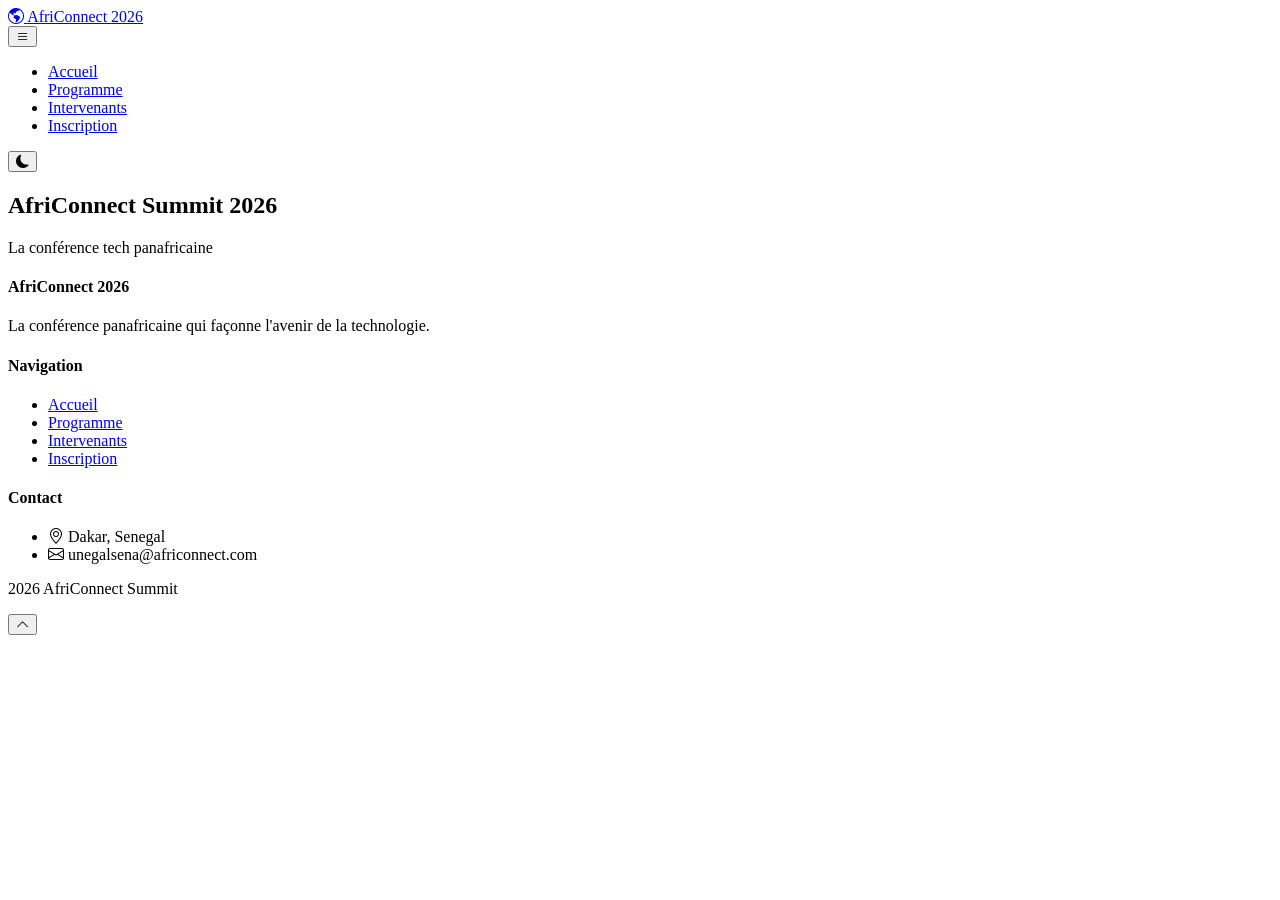
==== index.html @ e00e7bc1 "Initialisation du projet: création de l'arborescence et structure html de base" ====
<!DOCTYPE html>
<html lang="fr" data-theme="light">
<head>
    <meta charset="UTF-8">
    <meta name="viewport" content="width=device-width, initial-scale=1.0">
    <meta name="description" content="AfriConnect Summit 2026 - La plus grande conférence tech panafricaine">
    <title>AfriConnect Summit 2026</title>
    
    <link rel="preconnect" href="https://fonts.googleapis.com">
    <link rel="preconnect" href="https://fonts.gstatic.com" crossorigin>
    <link href="https://fonts.googleapis.com/css2?family=Orbitron:wght@400;700;900&family=Inter:wght@300;400;500;600;700&display=swap" rel="stylesheet">
    
    <link rel="stylesheet" href="https://cdn.jsdelivr.net/npm/bootstrap-icons@1.11.3/font/bootstrap-icons.min.css">
    
    <link rel="stylesheet" href="css/style.css">
</head>
<body>

    <header class="navbar">
        <nav class="navbar-container">
            <div class="navbar-brand">
                <a href="index.html">
                    <i class="bi bi-globe-americas"></i>
                    <span>AfriConnect <span class="brand-year">2026</span></span>
                </a>
            </div>
            <button class="navbar-toggler" aria-label="Menu">
                <i class="bi bi-list"></i>
            </button>
            <ul class="navbar-menu">
                <li><a href="index.html" class="active">Accueil</a></li>
                <li><a href="programme.html">Programme</a></li>
                <li><a href="intervenants.html">Intervenants</a></li>
                <li><a href="contact.html">Inscription</a></li>
            </ul>
            <button class="theme-toggle" aria-label="Mode sombre">
                <i class="bi bi-moon-fill"></i>
            </button>
        </nav>
    </header>

    <main>
        <section class="hero">
            <div class="hero-content">
                <h1>AfriConnect Summit 2026</h1>
                <p>La conférence tech panafricaine</p>
            </div>
        </section>
    </main>

    <footer class="footer">
        <div class="container">
            <div class="footer-grid">
                <div class="footer-col">
                    <h4>AfriConnect 2026</h4>
                    <p>La conférence panafricaine qui façonne l'avenir de la technologie.</p>
                </div>
                <div class="footer-col">
                    <h4>Navigation</h4>
                    <ul>
                        <li><a href="index.html">Accueil</a></li>
                        <li><a href="programme.html">Programme</a></li>
                        <li><a href="intervenants.html">Intervenants</a></li>
                        <li><a href="contact.html">Inscription</a></li>
                    </ul>
                </div>
                <div class="footer-col">
                    <h4>Contact</h4>
                    <ul>
                        <li><i class="bi bi-geo-alt"></i> Dakar, Senegal</li>
                        <li><i class="bi bi-envelope"></i> unegalsena@africonnect.com</li>
                    </ul>
                </div>
            </div>
            <div class="footer-bottom">
                <p><span id="currentYear">2026</span> AfriConnect Summit</p>
                <button class="btn-back-to-top" aria-label="Retour en haut">
                    <i class="bi bi-chevron-up"></i>
                </button>
            </div>
        </div>
    </footer>

    <script src="js/main.js"></script>
</body>
</html>
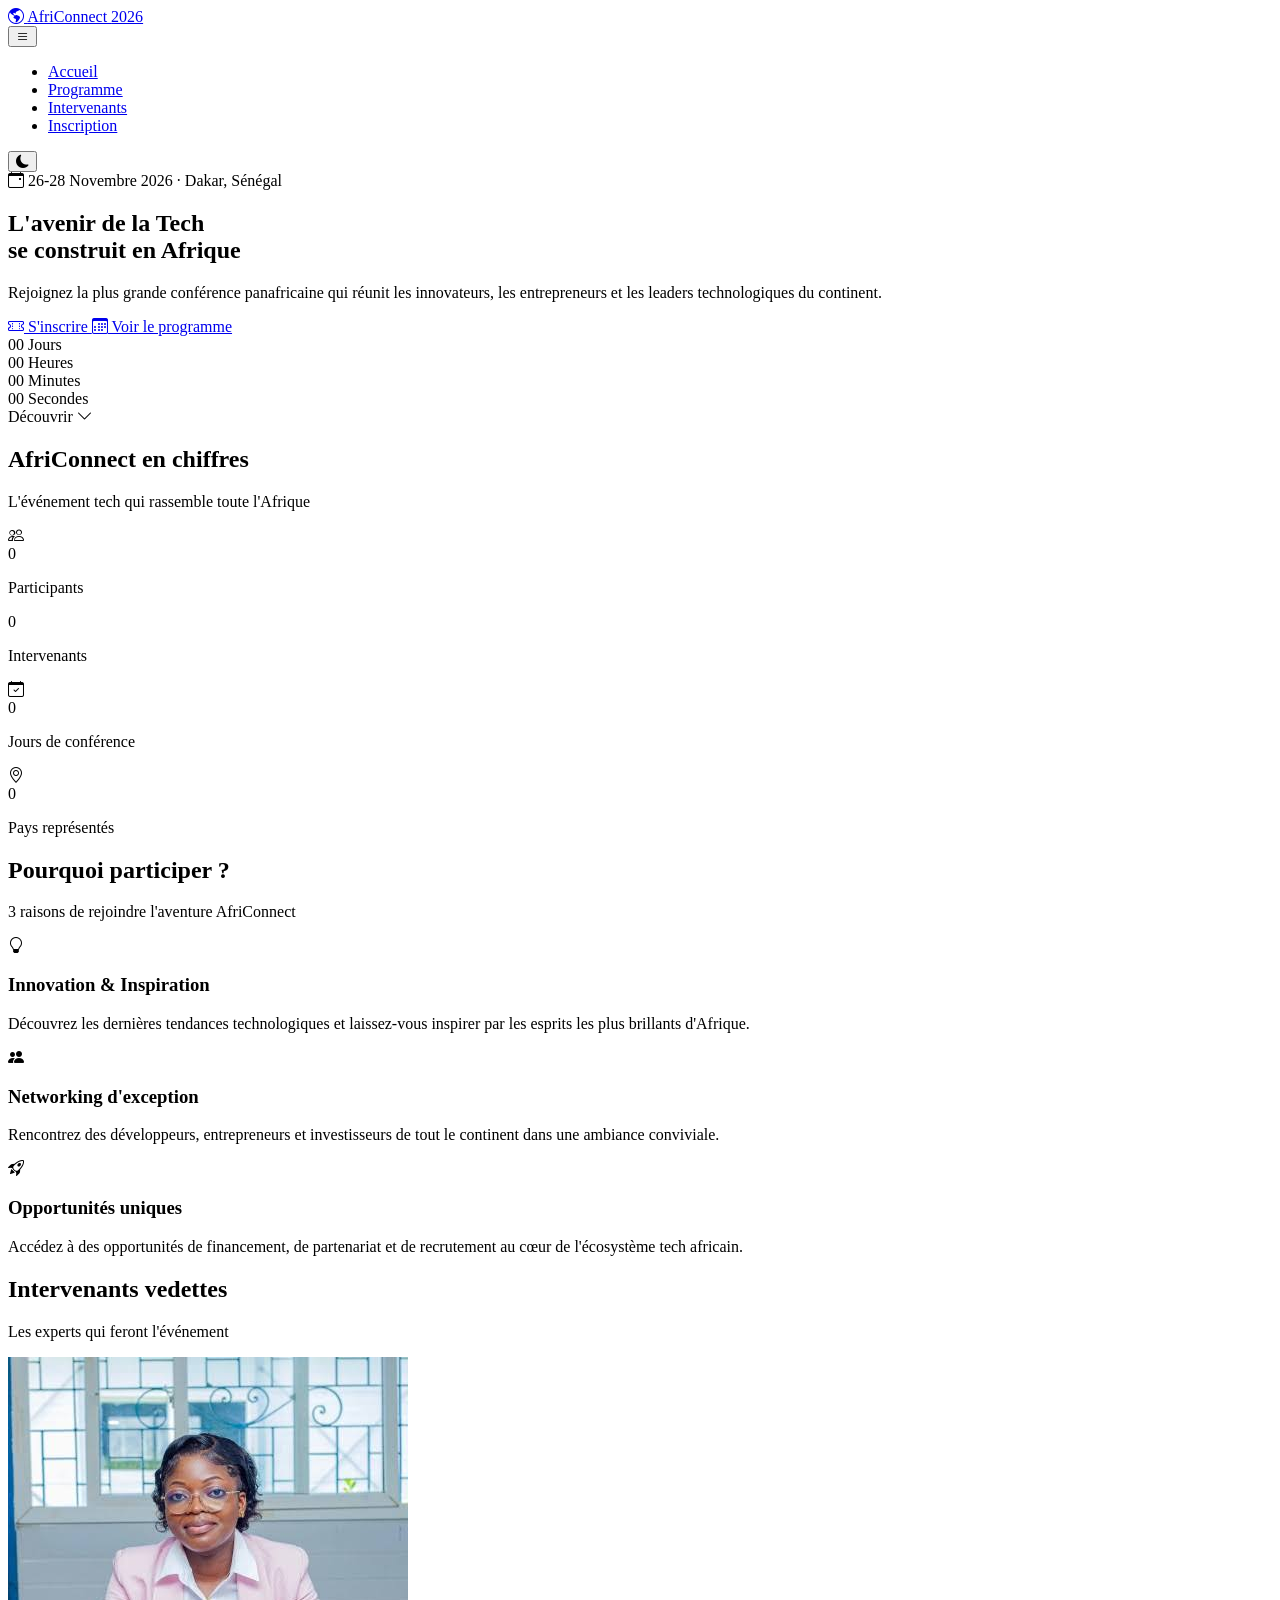
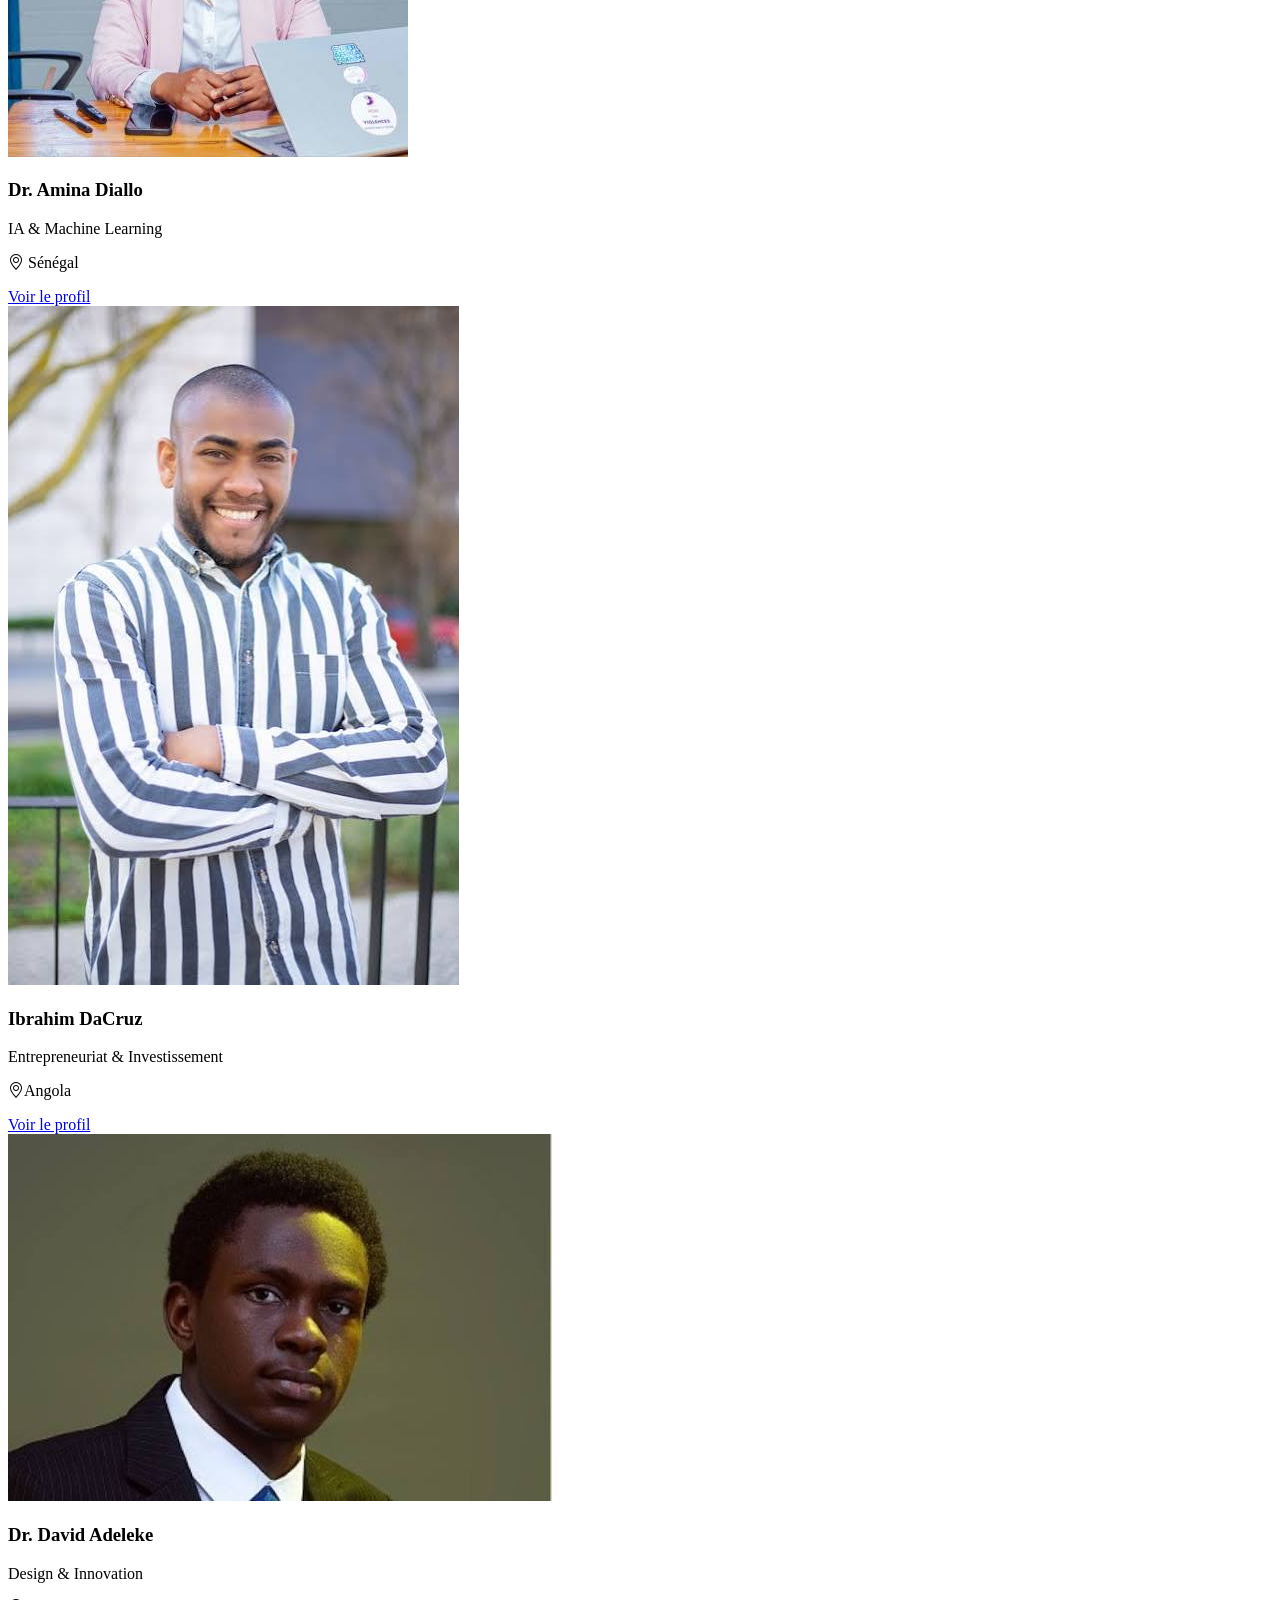
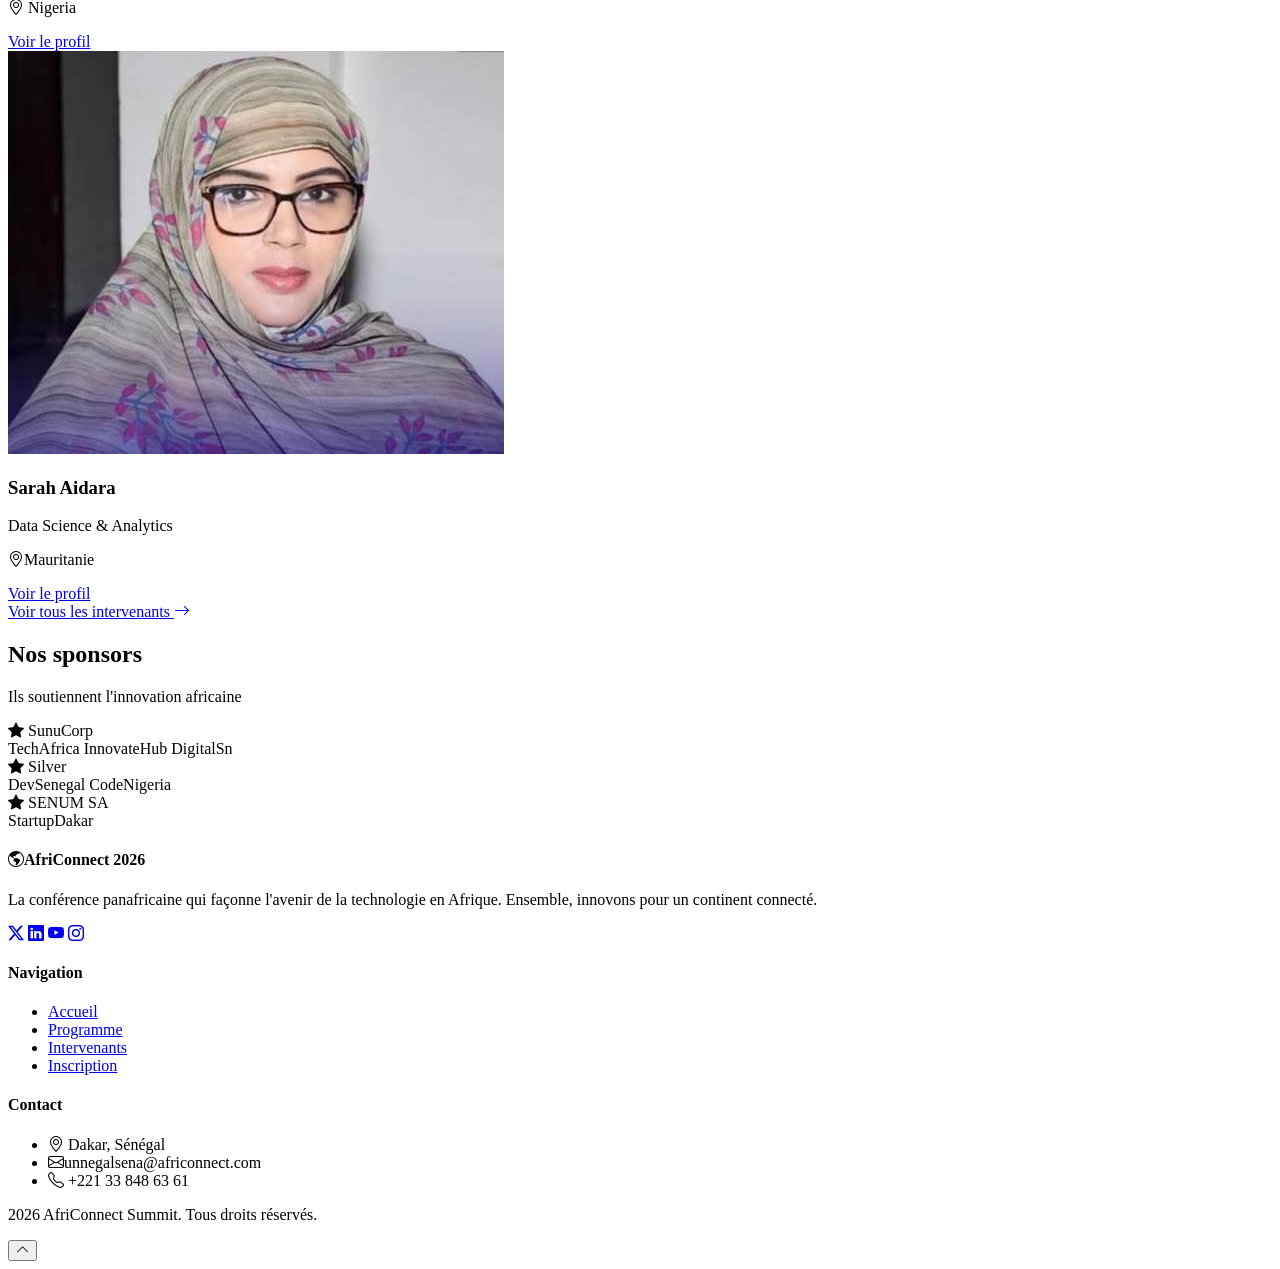
==== commit e5cfcc4f: "Mise en place des pages complètes avec les images intégrées" ====
--- a/index.html
+++ b/index.html
@@ -3,8 +3,8 @@
 <head>
     <meta charset="UTF-8">
     <meta name="viewport" content="width=device-width, initial-scale=1.0">
-    <meta name="description" content="AfriConnect Summit 2026 - La plus grande conférence tech panafricaine">
-    <title>AfriConnect Summit 2026</title>
+    <meta name="description" content="AfriConnect Summit 2026 - La plus grande conférence tech panafricaine réunissant développeurs, entrepreneurs et investisseurs du continent.">
+    <title>AfriConnect Summit 2026 - Accueil</title>
     
     <link rel="preconnect" href="https://fonts.googleapis.com">
     <link rel="preconnect" href="https://fonts.gstatic.com" crossorigin>
@@ -16,7 +16,8 @@
 </head>
 <body>
 
-    <header class="navbar">
+    <!--  HEADER / NAVBAR  -->
+    <header class="navbar" role="navigation" aria-label="Navigation principale">
         <nav class="navbar-container">
             <div class="navbar-brand">
                 <a href="index.html">
@@ -24,36 +25,232 @@
                     <span>AfriConnect <span class="brand-year">2026</span></span>
                 </a>
             </div>
-            <button class="navbar-toggler" aria-label="Menu">
+            
+            <button class="navbar-toggler" aria-label="Menu hamburger" aria-expanded="false">
                 <i class="bi bi-list"></i>
             </button>
+            
             <ul class="navbar-menu">
                 <li><a href="index.html" class="active">Accueil</a></li>
                 <li><a href="programme.html">Programme</a></li>
                 <li><a href="intervenants.html">Intervenants</a></li>
                 <li><a href="contact.html">Inscription</a></li>
             </ul>
-            <button class="theme-toggle" aria-label="Mode sombre">
+            
+            <button class="theme-toggle" aria-label="Basculer le mode sombre/clair">
                 <i class="bi bi-moon-fill"></i>
             </button>
         </nav>
     </header>
-
     <main>
-        <section class="hero">
+        
+        <!--  SECTION HERO  -->
+        <section class="hero" aria-label="Bannière principale de la conférence">
             <div class="hero-content">
-                <h1>AfriConnect Summit 2026</h1>
-                <p>La conférence tech panafricaine</p>
-            </div>
-        </section>
+                <div class="hero-badge">
+                    <i class="bi bi-calendar-event"></i>
+                    26-28 Novembre 2026 · Dakar, Sénégal
+                </div>
+                <h1 class="hero-title">
+                    L'avenir de la <span>Tech</span><br>
+                    se construit en <span>Afrique</span>
+                </h1>
+                <p class="hero-subtitle">
+                    Rejoignez la plus grande conférence panafricaine qui réunit les innovateurs, 
+                    les entrepreneurs et les leaders technologiques du continent.
+                </p>
+                <div class="hero-actions">
+                    <a href="contact.html" class="btn btn-primary">
+                        <i class="bi bi-ticket-perforated"></i> S'inscrire
+                    </a>
+                    <a href="programme.html" class="btn btn-secondary">
+                        <i class="bi bi-calendar3"></i> Voir le programme
+                    </a>
+                </div>
+                
+                <!-- Compte à rebours -->
+                <div class="countdown" aria-label="Compte à rebours jusqu'à la conférence">
+                    <div class="countdown-item">
+                        <span class="countdown-value" id="days">00</span>
+                        <span class="countdown-label">Jours</span>
+                    </div>
+                    <div class="countdown-item">
+                        <span class="countdown-value" id="hours">00</span>
+                        <span class="countdown-label">Heures</span>
+                    </div>
+                    <div class="countdown-item">
+                        <span class="countdown-value" id="minutes">00</span>
+                        <span class="countdown-label">Minutes</span>
+                    </div>
+                    <div class="countdown-item">
+                        <span class="countdown-value" id="seconds">00</span>
+                        <span class="countdown-label">Secondes</span>
+                    </div>
+                </div>
+            </div>
+            
+            <div class="hero-scroll-indicator">
+                <span>Découvrir</span>
+                <i class="bi bi-chevron-down"></i>
+            </div>
+        </section>
+
+        <!--  SECTION CHIFFRES CLÉS  -->
+        <section class="stats" aria-label="Chiffres clés de la conférence">
+            <div class="container">
+                <h2 class="section-title">AfriConnect en <span>chiffres</span></h2>
+                <p class="section-subtitle">L'événement tech qui rassemble toute l'Afrique</p>
+                
+                <div class="stats-grid">
+                    <div class="stat-card">
+                        <i class="bi bi-people"></i>
+                        <div class="stat-number" data-target="1200">0</div>
+                        <p class="stat-label">Participants</p>
+                    </div>
+                    <div class="stat-card">
+                        <i class="bi bi-microphone"></i>
+                        <div class="stat-number" data-target="48">0</div>
+                        <p class="stat-label">Intervenants</p>
+                    </div>
+                    <div class="stat-card">
+                        <i class="bi bi-calendar-check"></i>
+                        <div class="stat-number" data-target="3">0</div>
+                        <p class="stat-label">Jours de conférence</p>
+                    </div>
+                    <div class="stat-card">
+                        <i class="bi bi-geo-alt"></i>
+                        <div class="stat-number" data-target="12">0</div>
+                        <p class="stat-label">Pays représentés</p>
+                    </div>
+                </div>
+            </div>
+        </section>
+
+        <!--  SECTION POURQUOI PARTICIPER  -->
+        <section class="why-attend" aria-label="Pourquoi participer">
+            <div class="container">
+                <h2 class="section-title">Pourquoi <span>participer</span> ?</h2>
+                <p class="section-subtitle">3 raisons de rejoindre l'aventure AfriConnect</p>
+                
+                <div class="why-grid">
+                    <article class="why-card">
+                        <div class="why-icon">
+                            <i class="bi bi-lightbulb"></i>
+                        </div>
+                        <h3>Innovation & Inspiration</h3>
+                        <p>Découvrez les dernières tendances technologiques et laissez-vous inspirer par les esprits les plus brillants d'Afrique.</p>
+                    </article>
+                    <article class="why-card">
+                        <div class="why-icon">
+                            <i class="bi bi-people-fill"></i>
+                        </div>
+                        <h3>Networking d'exception</h3>
+                        <p>Rencontrez des développeurs, entrepreneurs et investisseurs de tout le continent dans une ambiance conviviale.</p>
+                    </article>
+                    <article class="why-card">
+                        <div class="why-icon">
+                            <i class="bi bi-rocket-takeoff"></i>
+                        </div>
+                        <h3>Opportunités uniques</h3>
+                        <p>Accédez à des opportunités de financement, de partenariat et de recrutement au cœur de l'écosystème tech africain.</p>
+                    </article>
+                </div>
+            </div>
+        </section>
+
+        <!-- SECTION INTERVENANTS VEDETTES  -->
+        <section class="featured-speakers" aria-label="Intervenants vedettes">
+            <div class="container">
+                <h2 class="section-title">Intervenants <span>vedettes</span></h2>
+                <p class="section-subtitle">Les experts qui feront l'événement</p>
+                
+                <div class="speakers-grid">
+                    <article class="speaker-card">
+                        <img src="images/imageAmina.jpg" alt="Dr. Amina Diallo" loading="lazy">
+                        <h3>Dr. Amina Diallo</h3>
+                        <p class="speaker-title">IA & Machine Learning</p>
+                        <p class="speaker-country"><i class="bi bi-geo-alt"></i> Sénégal</p>
+                        <a href="intervenants.html" class="btn btn-speaker">Voir le profil</a>
+                    </article>
+                    <article class="speaker-card">
+                        <img src="images/imageIbrahim.jpg" alt="Ibrahim DaCruz" loading="lazy">
+                        <h3>Ibrahim DaCruz</h3>
+                        <p class="speaker-title">Entrepreneuriat & Investissement</p>
+                        <p class="speaker-country"><i class="bi bi-geo-alt"></i>Angola</p>
+                        <a href="intervenants.html" class="btn btn-speaker">Voir le profil</a>
+                    </article>
+                    <article class="speaker-card">
+                        <img src="images/imageDavid.jpg" alt="Dr. David Adeleke" loading="lazy">
+                        <h3>Dr. David Adeleke</h3>
+                        <p class="speaker-title">Design & Innovation</p>
+                        <p class="speaker-country"><i class="bi bi-geo-alt"></i> Nigeria</p>
+                        <a href="intervenants.html" class="btn btn-speaker">Voir le profil</a>
+                    </article>
+                    <article class="speaker-card">
+                        <img src="images/imageSarah.jpg" alt="Sarah Aidara" loading="lazy">
+                        <h3>Sarah Aidara</h3>
+                        <p class="speaker-title">Data Science & Analytics</p>
+                        <p class="speaker-country"><i class="bi bi-geo-alt"></i>Mauritanie</p>
+                        <a href="intervenants.html" class="btn btn-speaker">Voir le profil</a>
+                    </article>
+                </div>
+                
+                <div class="speakers-cta">
+                    <a href="intervenants.html" class="btn btn-secondary">Voir tous les intervenants <i class="bi bi-arrow-right"></i></a>
+                </div>
+            </div>
+        </section>
+
+        <!--  SECTION SPONSORS -->
+        <section class="sponsors" aria-label="Sponsors">
+            <div class="container">
+                <h2 class="section-title">Nos <span>sponsors</span></h2>
+                <p class="section-subtitle">Ils soutiennent l'innovation africaine</p>
+                
+                <div class="sponsors-grid">
+                    <div class="sponsor sponsor-gold">
+                        <i class="bi bi-star-fill"></i>
+                        <span>SunuCorp</span>
+                        <div class="sponsor-logos">
+                            <span class="sponsor-name">TechAfrica</span>
+                            <span class="sponsor-name">InnovateHub</span>
+                            <span class="sponsor-name">DigitalSn</span>
+                        </div>
+                    </div>
+                    <div class="sponsor sponsor-silver">
+                        <i class="bi bi-star-fill"></i>
+                        <span>Silver</span>
+                        <div class="sponsor-logos">
+                            <span class="sponsor-name">DevSenegal</span>
+                            <span class="sponsor-name">CodeNigeria</span>
+                        </div>
+                    </div>
+                    <div class="sponsor sponsor-bronze">
+                        <i class="bi bi-star-fill"></i>
+                        <span>SENUM SA</span>
+                        <div class="sponsor-logos">
+                            <span class="sponsor-name">StartupDakar</span>
+                        </div>
+                    </div>
+                </div>
+            </div>
+        </section>
+
     </main>
 
-    <footer class="footer">
+    <!--FOOTER -->
+    <footer class="footer" role="contentinfo">
         <div class="container">
             <div class="footer-grid">
                 <div class="footer-col">
-                    <h4>AfriConnect 2026</h4>
-                    <p>La conférence panafricaine qui façonne l'avenir de la technologie.</p>
+                    <h4><i class="bi bi-globe-americas"></i>AfriConnect 2026</h4>
+                    <p>La conférence panafricaine qui façonne l'avenir de la technologie en Afrique. Ensemble, innovons pour un continent connecté.</p>
+                    <div class="footer-social">
+                        <a href="#" aria-label="Twitter"><i class="bi bi-twitter-x"></i></a>
+                        <a href="#" aria-label="LinkedIn"><i class="bi bi-linkedin"></i></a>
+                        <a href="#" aria-label="YouTube"><i class="bi bi-youtube"></i></a>
+                        <a href="#" aria-label="Instagram"><i class="bi bi-instagram"></i></a>
+                    </div>
                 </div>
                 <div class="footer-col">
                     <h4>Navigation</h4>
@@ -67,20 +264,22 @@
                 <div class="footer-col">
                     <h4>Contact</h4>
                     <ul>
-                        <li><i class="bi bi-geo-alt"></i> Dakar, Senegal</li>
-                        <li><i class="bi bi-envelope"></i> unegalsena@africonnect.com</li>
+                        <li><i class="bi bi-geo-alt"></i> Dakar, Sénégal</li>
+                        <li><i class="bi bi-envelope"></i>unnegalsena@africonnect.com</li>
+                        <li><i class="bi bi-telephone"></i> +221 33 848 63 61</li>
                     </ul>
                 </div>
             </div>
             <div class="footer-bottom">
-                <p><span id="currentYear">2026</span> AfriConnect Summit</p>
-                <button class="btn-back-to-top" aria-label="Retour en haut">
+                <p><span id="currentYear">2026</span> AfriConnect Summit. Tous droits réservés.</p>
+                <button class="btn-back-to-top" aria-label="Retour en haut de page">
                     <i class="bi bi-chevron-up"></i>
                 </button>
             </div>
         </div>
     </footer>
 
+    <!-- JavaScript -->
     <script src="js/main.js"></script>
 </body>
 </html>
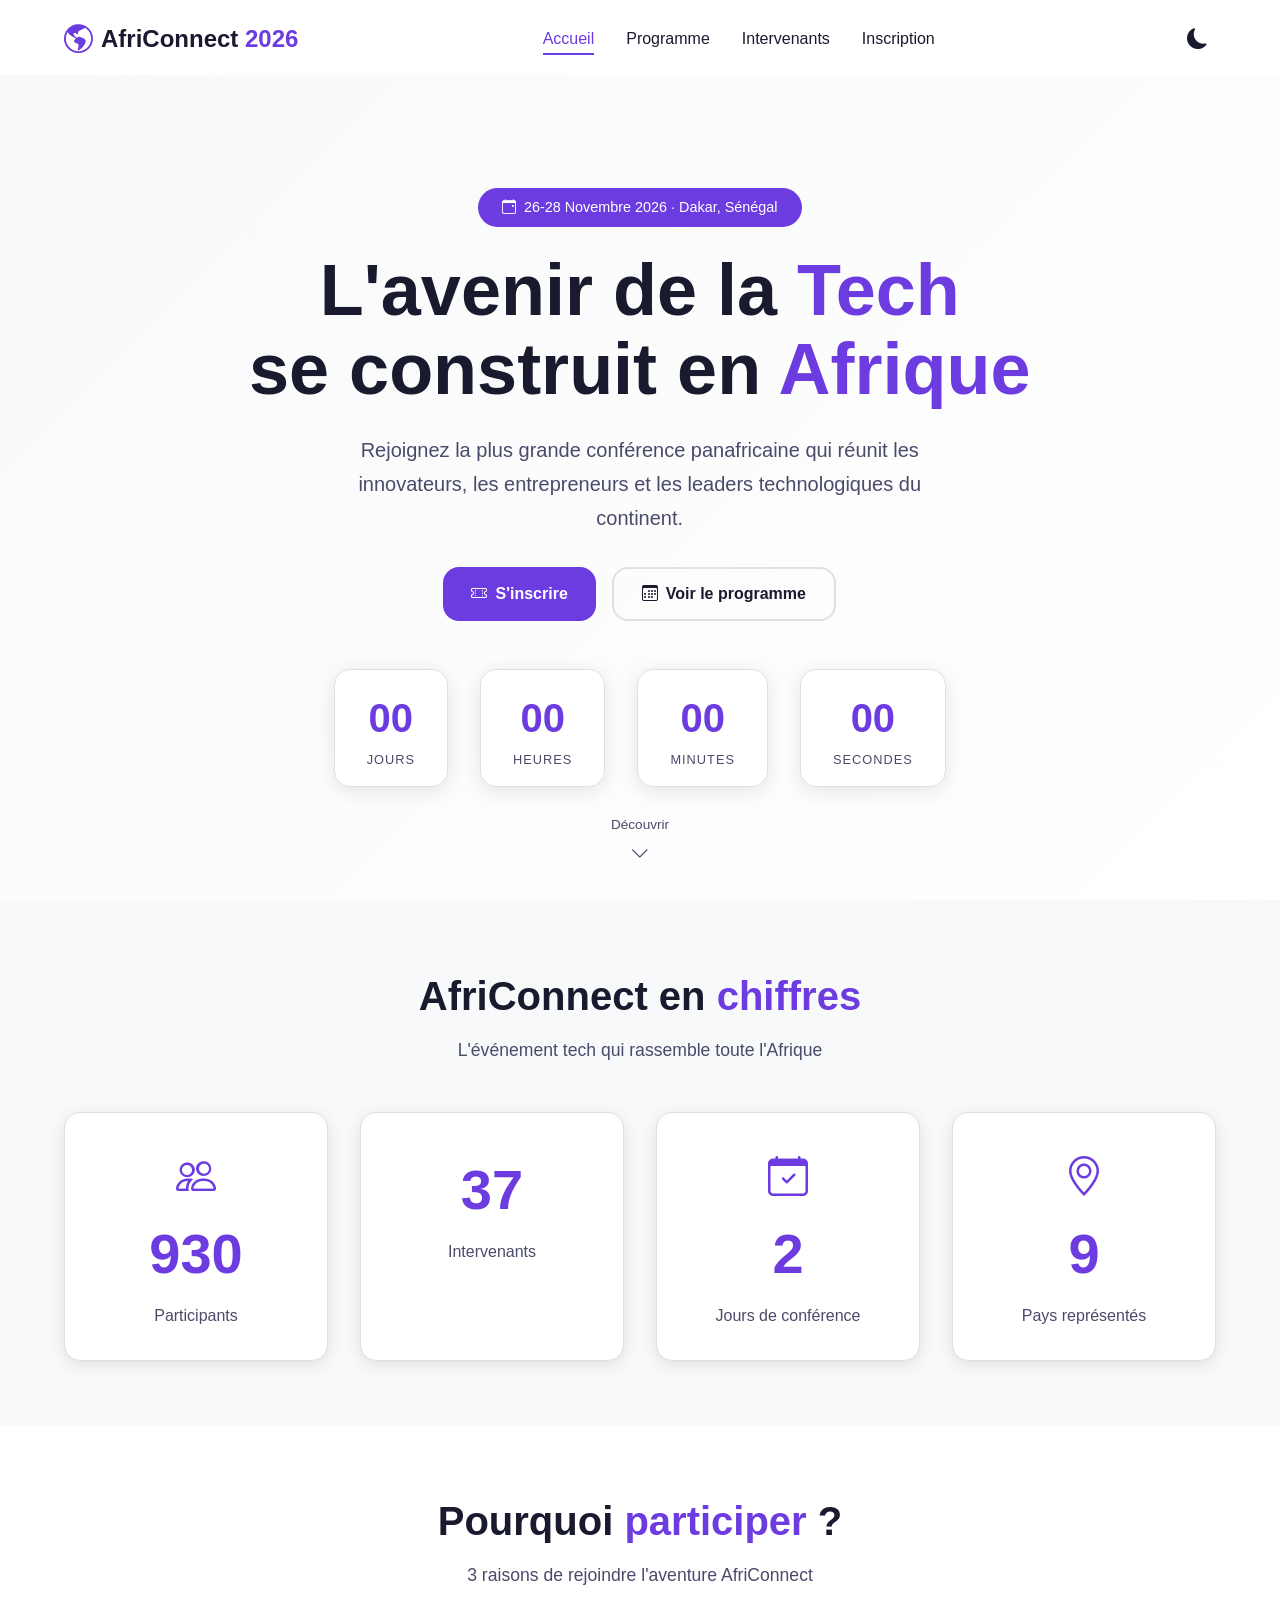
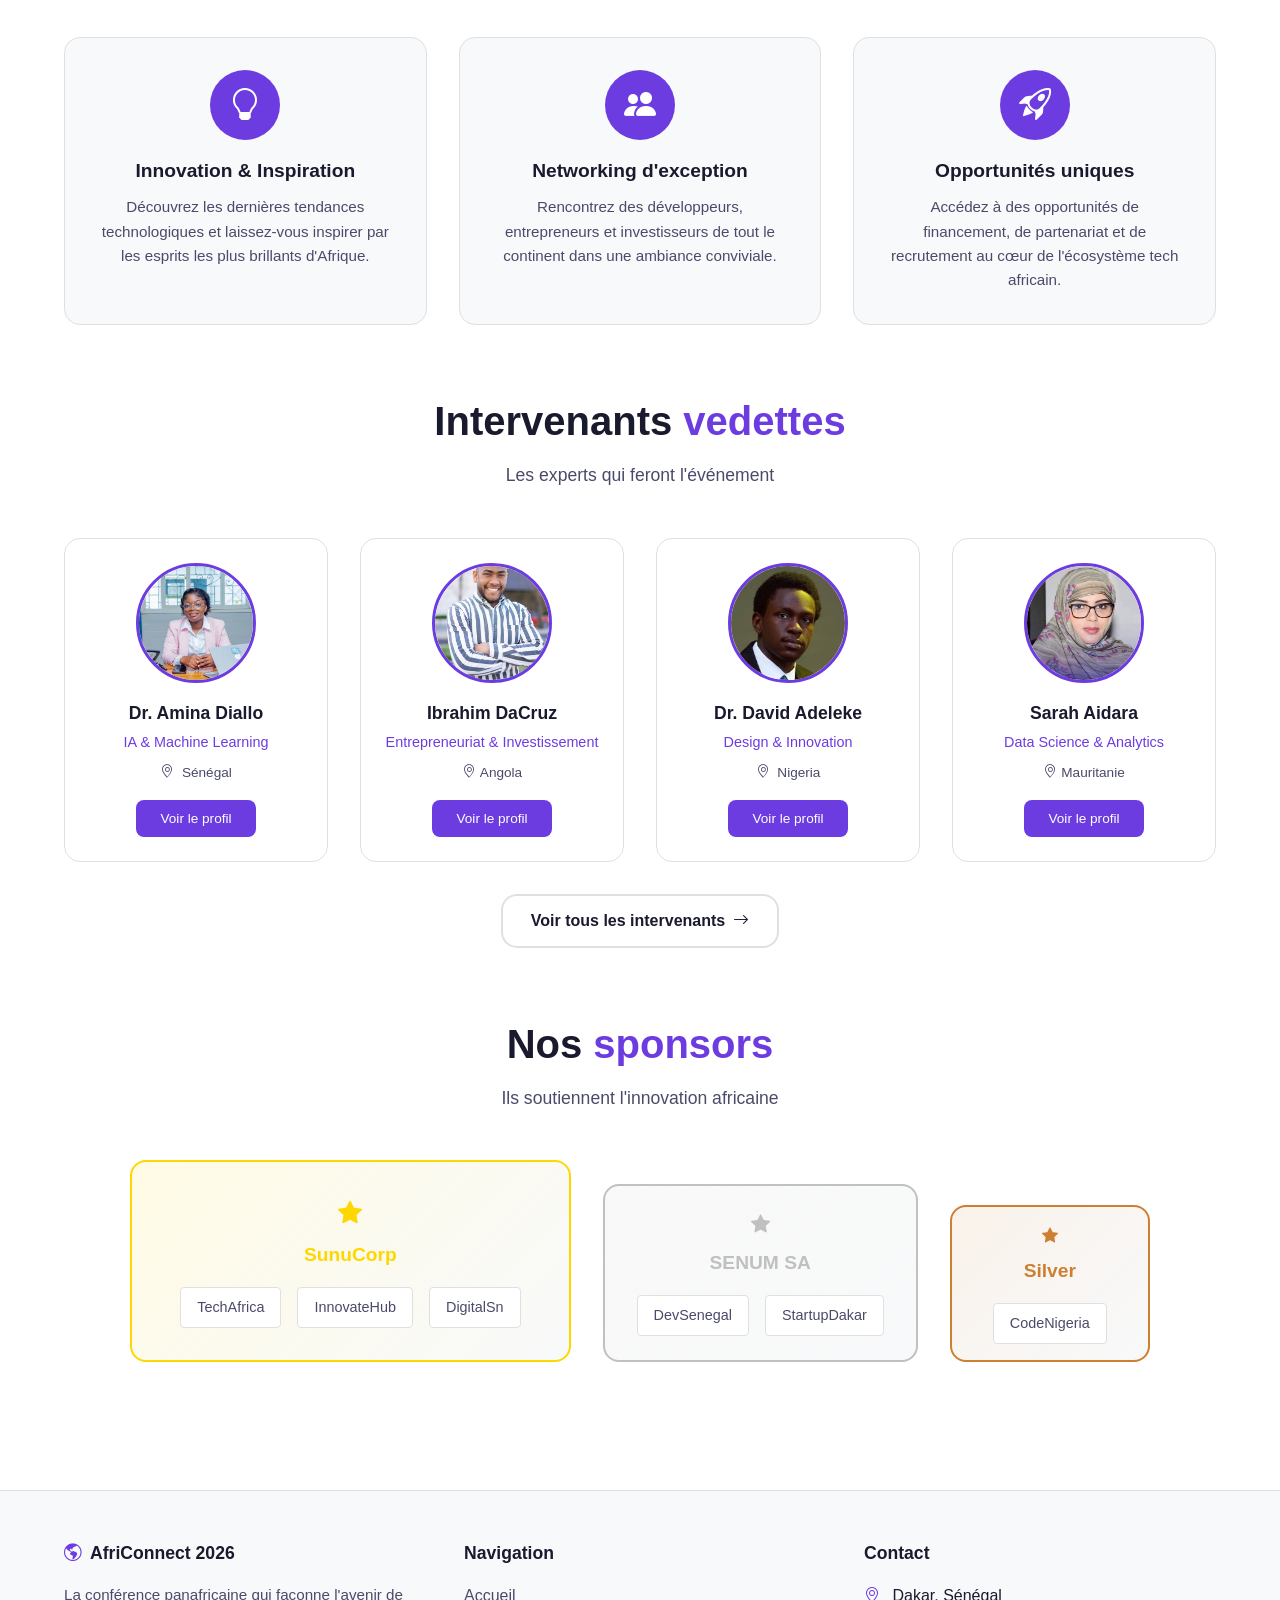
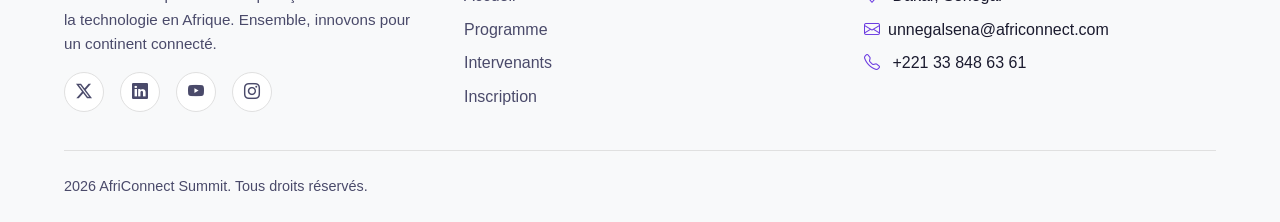
==== commit acb578e0: "JS : Dark mode, Navbar, Animations, Compteurs" ====
--- a/index.html
+++ b/index.html
@@ -219,17 +219,17 @@
                     </div>
                     <div class="sponsor sponsor-silver">
                         <i class="bi bi-star-fill"></i>
+                        <span>SENUM SA</span>
+                        <div class="sponsor-logos">
+                            <span class="sponsor-name">DevSenegal</span>
+                            <span class="sponsor-name">StartupDakar</span>
+                        </div>
+                    </div>
+                    <div class="sponsor sponsor-bronze">
+                        <i class="bi bi-star-fill"></i>
                         <span>Silver</span>
                         <div class="sponsor-logos">
-                            <span class="sponsor-name">DevSenegal</span>
                             <span class="sponsor-name">CodeNigeria</span>
-                        </div>
-                    </div>
-                    <div class="sponsor sponsor-bronze">
-                        <i class="bi bi-star-fill"></i>
-                        <span>SENUM SA</span>
-                        <div class="sponsor-logos">
-                            <span class="sponsor-name">StartupDakar</span>
                         </div>
                     </div>
                 </div>
--- a/css/style.css
+++ b/css/style.css
@@ -0,0 +1,1624 @@
+:root {
+    /* Couleurs principales */
+    --color-primary: #6C3CE1;
+    --color-primary-dark: #4A1FA6;
+    --color-primary-light: #8B6BE8;
+    --color-secondary: #00D4AA;
+    --color-secondary-dark: #00A887;
+    --color-accent: #FF6B6B;
+    
+    /* thème clair */
+    --color-bg: #FFFFFF;
+    --color-bg-secondary: #F8F9FA;
+    --color-text: #1A1A2E;
+    --color-text-secondary: #4A4A6A;
+    --color-border: #E0E0E0;
+    --color-shadow: rgba(0, 0, 0, 0.1);
+    
+    /* Typographie */
+    --font-title: 'Orbitron', sans-serif;
+    --font-body: 'Inter', sans-serif;
+    
+    /* Espacements */
+    --spacing-xs: 4px;
+    --spacing-sm: 8px;
+    --spacing-md: 16px;
+    --spacing-lg: 24px;
+    --spacing-xl: 32px;
+    --spacing-xxl: 48px;
+    --spacing-xxxl: 64px;
+    
+    /* Bordures */
+    --radius-sm: 4px;
+    --radius-md: 8px;
+    --radius-lg: 16px;
+    --radius-xl: 24px;
+    
+    /* Transitions */
+    --transition-fast: 0.2s ease;
+    --transition-medium: 0.3s ease;
+    --transition-slow: 0.5s ease;
+    
+    /* Container */
+    --container-max: 1200px;
+}
+/* RESET / BASE */
+* {
+    margin: 0;
+    padding: 0;
+    box-sizing: border-box;
+}
+
+html {
+    scroll-behavior: smooth;
+}
+
+body {
+    font-family: var(--font-body);
+    background-color: var(--color-bg);
+    color: var(--color-text);
+    line-height: 1.6;
+    transition: background-color var(--transition-medium), color var(--transition-medium);
+    padding-top: 75px;
+}
+
+a {
+    text-decoration: none;
+    color: var(--color-primary);
+    transition: color var(--transition-fast);
+}
+
+a:hover {
+    color: var(--color-primary-dark);
+}
+
+ul {
+    list-style: none;
+}
+
+img {
+    max-width: 100%;
+    display: block;
+}
+.container {
+    max-width: var(--container-max);
+    margin: 0 auto;
+    padding: 0 var(--spacing-lg);
+}
+[data-theme="dark"] {
+    --color-bg: #0D0D1A;
+    --color-bg-secondary: #1A1A2E;
+    --color-text: #F0F0F8;
+    --color-text-secondary: #A0A0C0;
+    --color-border: #2A2A4A;
+    --color-shadow: rgba(0, 0, 0, 0.3);
+    
+    --color-primary: #8B6BE8;
+    --color-primary-dark: #6C3CE1;
+    --color-secondary: #00D4AA;
+}
+.section-title {
+    font-family: var(--font-title);
+    font-size: 2.5rem;
+    font-weight: 700;
+    text-align: center;
+    margin-bottom: var(--spacing-sm);
+}
+
+.section-title span {
+    color: var(--color-primary);
+}
+
+.section-subtitle {
+    text-align: center;
+    color: var(--color-text-secondary);
+    font-size: 1.1rem;
+    margin-bottom: var(--spacing-xxl);
+}
+.btn {
+    display: inline-flex;
+    align-items: center;
+    gap: var(--spacing-sm);
+    padding: 12px 28px;
+    border-radius: var(--radius-lg);
+    font-weight: 600;
+    transition: all var(--transition-medium);
+    cursor: pointer;
+    border: none;
+    font-size: 1rem;
+}
+
+.btn-primary {
+    background: var(--color-primary);
+    color: white;
+}
+
+.btn-primary:hover {
+    background: var(--color-primary-dark);
+    transform: translateY(-2px);
+    box-shadow: 0 8px 24px rgba(108, 60, 225, 0.3);
+}
+
+.btn-secondary {
+    background: transparent;
+    color: var(--color-text);
+    border: 2px solid var(--color-border);
+}
+
+.btn-secondary:hover {
+    border-color: var(--color-primary);
+    color: var(--color-primary);
+    transform: translateY(-2px);
+}
+.navbar {
+    position: fixed;
+    top: 0;
+    left: 0;
+    width: 100%;
+    z-index: 1000;
+    padding: var(--spacing-md) 0;
+    transition: all var(--transition-medium);
+    background: transparent;
+}
+
+/* Navbar après scroll */
+.navbar.scrolled {
+    background: var(--color-bg);
+    box-shadow: 0 4px 20px var(--color-shadow);
+    padding: var(--spacing-sm) 0;
+}
+
+/* Version sombre de la navbar scrolled */
+[data-theme="dark"] .navbar.scrolled {
+    background: rgba(13, 13, 26, 0.95);
+    backdrop-filter: blur(10px);
+}
+
+.navbar-container {
+    max-width: var(--container-max);
+    margin: 0 auto;
+    padding: 0 var(--spacing-lg);
+    display: flex;
+    align-items: center;
+    justify-content: space-between;
+}
+
+.navbar-brand a {
+    display: flex;
+    align-items: center;
+    gap: var(--spacing-sm);
+    font-family: var(--font-title);
+    font-size: 1.5rem;
+    font-weight: 700;
+    color: var(--color-text);
+}
+
+.navbar-brand i {
+    color: var(--color-primary);
+    font-size: 1.8rem;
+}
+
+.brand-year {
+    color: var(--color-primary);
+}
+
+.navbar-menu {
+    display: flex;
+    align-items: center;
+    gap: var(--spacing-xl);
+}
+
+.navbar-menu a {
+    color: var(--color-text);
+    font-weight: 500;
+    position: relative;
+    padding: var(--spacing-sm) 0;
+}
+
+.navbar-menu a::after {
+    content: '';
+    position: absolute;
+    bottom: 0;
+    left: 0;
+    width: 0;
+    height: 2px;
+    background: var(--color-primary);
+    transition: width var(--transition-medium);
+}
+
+.navbar-menu a:hover::after,
+.navbar-menu a.active::after {
+    width: 100%;
+}
+
+.navbar-menu a.active {
+    color: var(--color-primary);
+}
+
+/* Toggle thème */
+.theme-toggle {
+    background: none;
+    border: none;
+    font-size: 1.3rem;
+    cursor: pointer;
+    color: var(--color-text);
+    padding: var(--spacing-sm);
+    transition: transform var(--transition-fast);
+}
+
+.theme-toggle:hover {
+    transform: rotate(30deg);
+}
+
+/* Hamburger */
+.navbar-toggler {
+    display: none;
+    background: none;
+    border: none;
+    font-size: 1.8rem;
+    cursor: pointer;
+    color: var(--color-text);
+}
+.footer {
+    background: var(--color-bg-secondary);
+    padding: var(--spacing-xxl) 0 var(--spacing-lg);
+    margin-top: var(--spacing-xxxl);
+    border-top: 1px solid var(--color-border);
+}
+
+.footer-grid {
+    display: flex;
+    gap: var(--spacing-xxl);
+    justify-content: space-between;
+    flex-wrap: wrap;
+}
+
+.footer-col {
+    flex: 1;
+    min-width: 200px;
+}
+
+.footer-col h4 {
+    font-family: var(--font-title);
+    font-size: 1.1rem;
+    margin-bottom: var(--spacing-md);
+    color: var(--color-text);
+}
+
+.footer-col h4 i {
+    color: var(--color-primary);
+    margin-right: var(--spacing-sm);
+}
+
+.footer-col p {
+    color: var(--color-text-secondary);
+    font-size: 0.95rem;
+}
+
+.footer-col ul li {
+    margin-bottom: var(--spacing-sm);
+}
+
+.footer-col ul li a {
+    color: var(--color-text-secondary);
+    transition: color var(--transition-fast);
+}
+
+.footer-col ul li a:hover {
+    color: var(--color-primary);
+}
+
+.footer-col ul li i {
+    color: var(--color-primary);
+    margin-right: var(--spacing-sm);
+    width: 20px;
+}
+
+.footer-social {
+    display: flex;
+    gap: var(--spacing-md);
+    margin-top: var(--spacing-md);
+}
+
+.footer-social a {
+    display: flex;
+    align-items: center;
+    justify-content: center;
+    width: 40px;
+    height: 40px;
+    border-radius: 50%;
+    background: var(--color-bg);
+    color: var(--color-text-secondary);
+    transition: all var(--transition-medium);
+    border: 1px solid var(--color-border);
+}
+
+.footer-social a:hover {
+    background: var(--color-primary);
+    color: white;
+    transform: translateY(-3px);
+}
+
+.footer-bottom {
+    margin-top: var(--spacing-xl);
+    padding-top: var(--spacing-lg);
+    border-top: 1px solid var(--color-border);
+    display: flex;
+    justify-content: space-between;
+    align-items: center;
+    flex-wrap: wrap;
+    gap: var(--spacing-md);
+}
+
+.footer-bottom p {
+    color: var(--color-text-secondary);
+    font-size: 0.9rem;
+}
+
+/* Bouton retour en haut */
+.btn-back-to-top {
+    position: fixed;
+    bottom: 30px;
+    right: 30px;
+    width: 50px;
+    height: 50px;
+    border-radius: 50%;
+    background: var(--color-primary);
+    color: white;
+    border: none;
+    font-size: 1.3rem;
+    cursor: pointer;
+    opacity: 0;
+    visibility: hidden;
+    transform: translateY(20px);
+    transition: all var(--transition-medium);
+    box-shadow: 0 4px 16px rgba(108, 60, 225, 0.3);
+    z-index: 999;
+}
+
+.btn-back-to-top.visible {
+    opacity: 1;
+    visibility: visible;
+    transform: translateY(0);
+}
+
+.btn-back-to-top:hover {
+    background: var(--color-primary-dark);
+    transform: translateY(-3px);
+}
+.page-hero {
+    padding: 120px 0 60px;
+    background: linear-gradient(135deg, var(--color-bg-secondary) 0%, var(--color-bg) 100%);
+    border-bottom: 1px solid var(--color-border);
+    text-align: center;
+}
+
+.page-hero-content h1 {
+    font-family: var(--font-title);
+    font-size: 3rem;
+    font-weight: 700;
+    margin-bottom: var(--spacing-md);
+}
+
+.page-hero-content h1 span {
+    color: var(--color-primary);
+}
+
+.breadcrumb {
+    display: flex;
+    align-items: center;
+    justify-content: center;
+    gap: var(--spacing-sm);
+    color: var(--color-text-secondary);
+    font-size: 0.95rem;
+}
+
+.breadcrumb a {
+    color: var(--color-text-secondary);
+}
+
+.breadcrumb a:hover {
+    color: var(--color-primary);
+}
+
+.breadcrumb i {
+    font-size: 0.7rem;
+}
+
+@media (max-width: 768px) {
+
+    /* Navbar */
+    .navbar-toggler {
+        display: block;
+    }
+
+    .navbar-menu {
+        display: none;
+        position: absolute;
+        top: 100%;
+        left: 0;
+        width: 100%;
+        flex-direction: column;
+        background: var(--color-bg);
+        padding: var(--spacing-lg);
+        gap: var(--spacing-md);
+        box-shadow: 0 8px 24px var(--color-shadow);
+        border-top: 1px solid var(--color-border);
+    }
+
+    .navbar-menu.open {
+        display: flex;
+    }
+
+    [data-theme="dark"] .navbar-menu {
+        background: var(--color-bg-secondary);
+    }
+
+    /* Footer */
+    .footer-grid {
+        flex-direction: column;
+        gap: var(--spacing-xl);
+    }
+
+    .footer-col {
+        min-width: 100%;
+    }
+
+    .footer-bottom {
+        flex-direction: column;
+        text-align: center;
+    }
+}
+
+@media (max-width: 480px) {
+
+    .section-title {
+        font-size: 2rem;
+    }
+
+    .page-hero-content h1 {
+        font-size: 2.2rem;
+    }
+
+    .navbar-container {
+        padding: var(--spacing-sm) var(--spacing-md);
+    }
+
+    .navbar-brand span {
+        font-size: 1rem;
+    }
+
+    .footer {
+        padding: var(--spacing-xl) var(--spacing-md);
+    }
+
+    .footer-bottom {
+        gap: var(--spacing-md);
+    }
+    .hero-title {
+        font-size: 2rem;
+    }
+    
+    .hero-actions {
+        flex-direction: column;
+        align-items: center;
+    }
+    
+    .hero-actions .btn {
+        width: 100%;
+        justify-content: center;
+    }
+    
+    .countdown {
+        gap: var(--spacing-sm);
+    }
+    
+    .countdown-item {
+        min-width: 50px;
+        padding: var(--spacing-xs) var(--spacing-sm);
+    }
+    
+    .countdown-value {
+        font-size: 1.4rem;
+    }
+    
+    .stats-grid {
+        grid-template-columns: 1fr 1fr;
+        gap: var(--spacing-sm);
+    }
+    
+    .stat-card {
+        padding: var(--spacing-md);
+    }
+    
+    .stat-number {
+        font-size: 2rem;
+    }
+    
+    .section-title {
+        font-size: 1.8rem;
+    }
+    .schedule-table {
+        font-size: 0.75rem;
+    }
+    
+    .schedule-table th,
+    .schedule-table td {
+        padding: var(--spacing-xs) var(--spacing-sm);
+    }
+    
+    .tab-pane h3 {
+        font-size: 1.2rem;
+    }
+}
+.contact-section {
+    padding: var(--spacing-xxxl) 0;
+}
+
+.contact-grid {
+    display: flex;
+    gap: var(--spacing-xxl);
+    align-items: flex-start;
+}
+
+.contact-form-wrapper {
+    flex: 2;
+}
+
+.contact-form-wrapper h2 {
+    font-family: var(--font-title);
+    font-size: 2rem;
+    margin-bottom: var(--spacing-sm);
+}
+
+.contact-form-wrapper h2 span {
+    color: var(--color-primary);
+}
+
+.contact-form-wrapper > p {
+    color: var(--color-text-secondary);
+    margin-bottom: var(--spacing-xl);
+}
+
+.contact-info-wrapper {
+    flex: 1;
+    display: flex;
+    flex-direction: column;
+    gap: var(--spacing-xl);
+}
+
+/* Formulaire */
+#registrationForm {
+    display: flex;
+    flex-direction: column;
+    gap: var(--spacing-md);
+}
+
+.form-group {
+    display: flex;
+    flex-direction: column;
+    gap: var(--spacing-xs);
+}
+
+.form-group label {
+    font-weight: 500;
+    font-size: 0.95rem;
+}
+
+.form-group input,
+.form-group select,
+.form-group textarea {
+    padding: var(--spacing-md);
+    border: 2px solid var(--color-border);
+    border-radius: var(--radius-md);
+    background: var(--color-bg);
+    color: var(--color-text);
+    font-family: var(--font-body);
+    font-size: 1rem;
+    transition: border-color var(--transition-medium), box-shadow var(--transition-medium);
+}
+
+.form-group input:focus,
+.form-group select:focus,
+.form-group textarea:focus {
+    outline: none;
+    border-color: var(--color-primary);
+    box-shadow: 0 0 0 3px rgba(108, 60, 225, 0.1);
+}
+
+.form-group textarea {
+    resize: vertical;
+    min-height: 100px;
+}
+
+/* Validation */
+.form-group .error-message {
+    font-size: 0.85rem;
+    color: var(--color-accent);
+    min-height: 20px;
+}
+
+.form-group.error input,
+.form-group.error select,
+.form-group.error textarea {
+    border-color: var(--color-accent);
+}
+
+.form-group.success input,
+.form-group.success select,
+.form-group.success textarea {
+    border-color: var(--color-secondary);
+}
+
+.btn-submit {
+    width: 100%;
+    justify-content: center;
+    padding: var(--spacing-lg);
+    font-size: 1.1rem;
+}
+
+/* Message de succès */
+.form-success {
+    padding: var(--spacing-md);
+    background: var(--color-secondary);
+    color: white;
+    border-radius: var(--radius-md);
+    text-align: center;
+    margin-top: var(--spacing-md);
+}
+
+.form-success i {
+    font-size: 2rem;
+    display: block;
+    margin-bottom: var(--spacing-sm);
+}
+
+/* Contact info */
+.contact-info-card {
+    background: var(--color-bg-secondary);
+    padding: var(--spacing-xl);
+    border-radius: var(--radius-lg);
+    border: 1px solid var(--color-border);
+}
+
+.contact-info-card h3 {
+    font-family: var(--font-title);
+    font-size: 1.2rem;
+    margin-bottom: var(--spacing-lg);
+}
+
+.contact-info-card h3 i {
+    color: var(--color-primary);
+}
+
+.info-item {
+    display: flex;
+    align-items: flex-start;
+    gap: var(--spacing-md);
+    margin-bottom: var(--spacing-md);
+}
+
+.info-item i {
+    color: var(--color-primary);
+    font-size: 1.2rem;
+    margin-top: 3px;
+    width: 24px;
+}
+
+.info-item strong {
+    display: block;
+    font-size: 0.9rem;
+}
+
+.info-item p {
+    color: var(--color-text-secondary);
+    margin: 0;
+}
+
+/* Map */
+.map-container {
+    background: var(--color-bg-secondary);
+    padding: var(--spacing-xl);
+    border-radius: var(--radius-lg);
+    border: 1px solid var(--color-border);
+}
+
+.map-container h3 {
+    font-family: var(--font-title);
+    font-size: 1.2rem;
+    margin-bottom: var(--spacing-md);
+}
+
+.map-container h3 i {
+    color: var(--color-primary);
+}
+
+/* FAQ  */
+.faq {
+    padding: var(--spacing-xxxl) 0;
+    background: var(--color-bg-secondary);
+}
+
+.faq-list {
+    max-width: 800px;
+    margin: 0 auto;
+    display: flex;
+    flex-direction: column;
+    gap: var(--spacing-md);
+}
+
+.faq-item {
+    background: var(--color-bg);
+    border-radius: var(--radius-lg);
+    border: 1px solid var(--color-border);
+    overflow: hidden;
+    transition: border-color var(--transition-medium);
+}
+
+.faq-item:hover {
+    border-color: var(--color-primary);
+}
+
+.faq-toggle {
+    display: none;
+}
+
+.faq-question {
+    display: flex;
+    align-items: center;
+    gap: var(--spacing-md);
+    padding: var(--spacing-lg);
+    cursor: pointer;
+    font-weight: 600;
+    font-size: 1.05rem;
+    transition: background var(--transition-medium);
+}
+
+.faq-question:hover {
+    background: var(--color-bg-secondary);
+}
+
+.faq-question .bi-plus-circle {
+    color: var(--color-primary);
+    font-size: 1.3rem;
+    flex-shrink: 0;
+}
+
+.faq-question .bi-dash-circle {
+    display: none;
+    color: var(--color-primary);
+    font-size: 1.3rem;
+    flex-shrink: 0;
+}
+
+.faq-answer {
+    max-height: 0;
+    overflow: hidden;
+    padding: 0 var(--spacing-lg);
+    transition: max-height 0.5s ease, padding 0.5s ease;
+    color: var(--color-text-secondary);
+}
+
+/* Ouverture de l'accordéon */
+.faq-toggle:checked ~ .faq-question .bi-plus-circle {
+    display: none;
+}
+
+.faq-toggle:checked ~ .faq-question .bi-dash-circle {
+    display: block;
+}
+
+.faq-toggle:checked ~ .faq-answer {
+    max-height: 300px;
+    padding: 0 var(--spacing-lg) var(--spacing-lg);
+}
+
+@media (max-width: 992px) {
+    .contact-grid {
+        flex-direction: column;
+    }
+    
+    .contact-form-wrapper {
+        width: 100%;
+    }
+    
+    .contact-info-wrapper {
+        width: 100%;
+    }
+    .hero-title {
+        font-size: 3.5rem;
+    }
+    
+    .stats-grid {
+        grid-template-columns: repeat(2, 1fr);
+    }
+    
+    .speakers-grid {
+        grid-template-columns: repeat(2, 1fr);
+    }
+    
+    .why-grid {
+        grid-template-columns: repeat(2, 1fr);
+    }
+    /* Programme */
+    .thematics-grid {
+        grid-template-columns: repeat(2, 1fr);
+    }
+    
+    /* Intervenants */
+    .speakers-full-grid {
+        grid-template-columns: repeat(2, 1fr);
+    }
+    
+    .filter-buttons {
+        gap: var(--spacing-sm);
+    }
+    
+    .filter-btn {
+        padding: var(--spacing-sm) var(--spacing-md);
+        font-size: 0.85rem;
+    }
+
+}
+
+@media (max-width: 768px) {
+    .contact-form-wrapper h2 {
+        font-size: 1.6rem;
+    }
+    
+    .faq-question {
+        font-size: 0.95rem;
+        padding: var(--spacing-md);
+    }
+    
+    .faq-answer {
+        font-size: 0.9rem;
+    }
+    .hero-title {
+        font-size: 2.5rem;
+    }
+    
+    .hero-subtitle {
+        font-size: 1rem;
+    }
+    
+    .countdown-item {
+        min-width: 60px;
+        padding: var(--spacing-sm) var(--spacing-md);
+    }
+    
+    .countdown-value {
+        font-size: 1.8rem;
+    }
+    
+    .stats-grid {
+        grid-template-columns: 1fr 1fr;
+        gap: var(--spacing-md);
+    }
+    
+    .stat-number {
+        font-size: 2.5rem;
+    }
+    
+    .speakers-grid {
+        grid-template-columns: 1fr;
+        max-width: 350px;
+        margin-left: auto;
+        margin-right: auto;
+    }
+    
+    .why-grid {
+        grid-template-columns: 1fr;
+    }
+    
+    .sponsors-grid {
+        flex-direction: column;
+        align-items: center;
+    }
+    
+    .sponsor-gold {
+        order: -1;
+    }
+    /* Programme */
+    .tabs {
+        flex-direction: column;
+        align-items: stretch;
+    }
+    
+    .tab-btn {
+        text-align: center;
+        padding: var(--spacing-md);
+    }
+    
+    .tab-content {
+        padding: var(--spacing-md);
+    }
+    
+    .schedule-table {
+        font-size: 0.85rem;
+    }
+    
+    .schedule-table th,
+    .schedule-table td {
+        padding: var(--spacing-sm) var(--spacing-md);
+    }
+    
+    .thematics-grid {
+        grid-template-columns: 1fr;
+    }
+    
+    /* Intervenants */
+    .filter-buttons {
+        flex-direction: column;
+        align-items: center;
+    }
+    
+    .filter-btn {
+        width: 100%;
+        max-width: 250px;
+        text-align: center;
+    }
+    
+    .speakers-full-grid {
+        grid-template-columns: 1fr;
+        max-width: 350px;
+        margin-left: auto;
+        margin-right: auto;
+    }
+}
+.speakers-grid {
+    display: grid;
+    grid-template-columns: repeat(4, 1fr);
+    gap: var(--spacing-xl);
+    margin-bottom: var(--spacing-xl);
+}
+.speaker-card {
+    display: flex;
+    flex-direction: column;
+    align-items: center;
+    background: var(--color-bg);
+    border-radius: var(--radius-lg);
+    padding: var(--spacing-lg);
+    text-align: center;
+    border: 1px solid var(--color-border);
+    transition: all var(--transition-medium);
+}
+.speaker-card:hover {
+    transform: translateY(-8px);
+    box-shadow: 0 8px 32px var(--color-shadow);
+    border-color: var(--color-primary);
+}
+
+.speaker-card img {
+    width: 120px;
+    height: 120px;
+    border-radius: 50%;
+    object-fit: cover;
+    margin: 0 auto var(--spacing-md);
+    border: 3px solid var(--color-primary);
+}
+
+.speaker-card h3 {
+    font-size: 1.1rem;
+    margin-bottom: var(--spacing-xs);
+}
+
+.speaker-title {
+    color: var(--color-primary);
+    font-size: 0.9rem;
+    font-weight: 500;
+}
+
+.speaker-country {
+    color: var(--color-text-secondary);
+    font-size: 0.85rem;
+    margin: var(--spacing-sm) 0 var(--spacing-md);
+}
+
+.speaker-country i {
+    margin-right: var(--spacing-xs);
+}
+
+.btn-speaker {
+    display: inline-block;
+    padding: var(--spacing-sm) var(--spacing-lg);
+    border-radius: var(--radius-md);
+    background: var(--color-primary);
+    color: white;
+    font-size: 0.85rem;
+    font-weight: 500;
+    transition: all var(--transition-medium);
+    border: none;
+    cursor: pointer;
+}
+
+.btn-speaker:hover {
+    background: var(--color-primary-dark);
+    transform: translateY(-2px);
+    color: white;
+}
+
+.speakers-cta {
+    text-align: center;
+}
+.hero {
+    min-height: calc(100vh - 75px);
+    display: flex;
+    flex-direction: column;
+    align-items: center;
+    justify-content: center;
+    text-align: center;
+    padding: 40px var(--spacing-lg) 40px;
+    background: linear-gradient(135deg, var(--color-bg-secondary) 0%, var(--color-bg) 100%);
+    position: relative;
+    overflow: hidden;
+}
+
+.hero-content {
+    animation: heroAppear 1.2s ease-out forwards;
+    max-width: 900px;
+}
+
+@keyframes heroAppear {
+    0% {
+        opacity: 0;
+        transform: translateY(30px) scale(0.95);
+    }
+    100% {
+        opacity: 1;
+        transform: translateY(0) scale(1);
+    }
+}
+
+.hero-badge {
+    display: inline-flex;
+    align-items: center;
+    gap: var(--spacing-sm);
+    background: var(--color-primary);
+    color: white;
+    padding: var(--spacing-sm) var(--spacing-lg);
+    border-radius: var(--radius-xl);
+    font-size: 0.9rem;
+    font-weight: 500;
+    margin-bottom: var(--spacing-lg);
+}
+
+.hero-title {
+    font-family: var(--font-title);
+    font-size: 4.5rem;
+    font-weight: 900;
+    line-height: 1.1;
+    margin-bottom: var(--spacing-lg);
+}
+
+.hero-title span {
+    color: var(--color-primary);
+}
+
+.hero-subtitle {
+    font-size: 1.25rem;
+    color: var(--color-text-secondary);
+    max-width: 600px;
+    margin: 0 auto var(--spacing-xl);
+    line-height: 1.7;
+}
+
+.hero-actions {
+    display: flex;
+    gap: var(--spacing-md);
+    justify-content: center;
+    flex-wrap: wrap;
+    margin-bottom: var(--spacing-xxl);
+}
+
+.hero-scroll-indicator {
+    position: absolute;
+    bottom: 30px;
+    display: flex;
+    flex-direction: column;
+    align-items: center;
+    gap: var(--spacing-xs);
+    color: var(--color-text-secondary);
+    font-size: 0.85rem;
+    animation: bounceDown 2s infinite;
+}
+
+@keyframes bounceDown {
+    0%, 100% { transform: translateY(0); }
+    50% { transform: translateY(10px); }
+}
+
+.hero-scroll-indicator i {
+    font-size: 1.2rem;
+}
+/* COMPTEURS */
+.countdown {
+    display: flex;
+    gap: var(--spacing-xl);
+    justify-content: center;
+    flex-wrap: wrap;
+}
+
+.countdown-item {
+    display: flex;
+    flex-direction: column;
+    align-items: center;
+    background: var(--color-bg);
+    padding: var(--spacing-md) var(--spacing-xl);
+    border-radius: var(--radius-lg);
+    min-width: 80px;
+    box-shadow: 0 4px 20px var(--color-shadow);
+    border: 1px solid var(--color-border);
+}
+
+.countdown-value {
+    font-family: var(--font-title);
+    font-size: 2.5rem;
+    font-weight: 700;
+    color: var(--color-primary);
+}
+.countdown-label {
+    font-size: 0.8rem;
+    color: var(--color-text-secondary);
+    text-transform: uppercase;
+    letter-spacing: 1px;
+}
+.stats {
+    padding: var(--spacing-xxxl) 0;
+    background: var(--color-bg-secondary);
+}
+
+.stats-grid {
+    display: grid;
+    grid-template-columns: repeat(4, 1fr);
+    gap: var(--spacing-xl);
+}
+
+.stat-card {
+    text-align: center;
+    padding: var(--spacing-xl);
+    background: var(--color-bg);
+    border-radius: var(--radius-lg);
+    box-shadow: 0 4px 16px var(--color-shadow);
+    border: 1px solid var(--color-border);
+    transition: transform var(--transition-medium);
+}
+
+.stat-card:hover {
+    transform: translateY(-5px);
+}
+
+.stat-card i {
+    font-size: 2.5rem;
+    color: var(--color-primary);
+    margin-bottom: var(--spacing-sm);
+}
+
+.stat-number {
+    font-family: var(--font-title);
+    font-size: 3.5rem;
+    font-weight: 900;
+    color: var(--color-primary);
+}
+
+.stat-label {
+    color: var(--color-text-secondary);
+    font-size: 1rem;
+    font-weight: 500;
+    margin-top: var(--spacing-xs);
+}
+.why-attend {
+    padding: var(--spacing-xxxl) 0;
+}
+.why-grid {
+    display: grid;
+    grid-template-columns: repeat(3, 1fr);
+    gap: var(--spacing-xl);
+}
+
+.why-card {
+    text-align: center;
+    padding: var(--spacing-xl);
+    background: var(--color-bg-secondary);
+    border-radius: var(--radius-lg);
+    border: 1px solid var(--color-border);
+    transition: all var(--transition-medium);
+}
+
+.why-card:hover {
+    transform: translateY(-8px);
+    box-shadow: 0 8px 32px var(--color-shadow);
+}
+
+.why-icon {
+    width: 70px;
+    height: 70px;
+    margin: 0 auto var(--spacing-md);
+    display: flex;
+    align-items: center;
+    justify-content: center;
+    background: var(--color-primary);
+    border-radius: 50%;
+    color: white;
+    font-size: 2rem;
+}
+
+.why-card h3 {
+    font-family: var(--font-title);
+    font-size: 1.2rem;
+    margin-bottom: var(--spacing-sm);
+}
+
+.why-card p {
+    color: var(--color-text-secondary);
+    font-size: 0.95rem;
+}
+
+.sponsors {
+    padding: var(--spacing-xxxl) 0;
+}
+
+.sponsors-grid {
+    display: flex;
+    justify-content: center;
+    align-items: flex-end;
+    gap: var(--spacing-xl);
+    flex-wrap: wrap;
+}
+
+.sponsor {
+    display: flex;
+    flex-direction: column;
+    align-items: center;
+    padding: var(--spacing-xl);
+    background: var(--color-bg-secondary);
+    border-radius: var(--radius-lg);
+    border: 2px solid var(--color-border);
+    transition: transform var(--transition-medium);
+    min-width: 200px;
+}
+.sponsor:hover {
+    transform: translateY(-5px);
+}
+.sponsor i {
+    margin-bottom: var(--spacing-sm);
+}
+.sponsor > span {
+    font-weight: 700;
+    font-family: var(--font-title);
+    font-size: 1.2rem;
+    margin-bottom: var(--spacing-md);
+}
+.sponsor-gold {
+    padding: var(--spacing-xl) var(--spacing-xxl);
+    border-color: #FFD700;
+    background: linear-gradient(135deg, rgba(255, 215, 0, 0.1), var(--color-bg-secondary));
+}
+.sponsor-gold i {
+    color: #FFD700;
+    font-size: 1.5rem;
+}
+.sponsor-gold > span {
+    color: #FFD700;
+}
+.sponsor-silver {
+    border-color: #C0C0C0;
+    background: linear-gradient(135deg, rgba(192, 192, 192, 0.1), var(--color-bg-secondary));
+    padding: var(--spacing-lg) var(--spacing-xl);
+}
+.sponsor-silver i {
+    color: #C0C0C0;
+    font-size: 1.2rem;
+}
+.sponsor-silver > span {
+    color: #C0C0C0;
+}
+.sponsor-bronze {
+    border-color: #CD7F32;
+    background: linear-gradient(135deg, rgba(205, 127, 50, 0.1), var(--color-bg-secondary));
+    padding: var(--spacing-md) var(--spacing-lg);
+}
+.sponsor-bronze i {
+    color: #CD7F32;
+    font-size: 1rem;
+}
+.sponsor-bronze > span {
+    color: #CD7F32;
+}
+.sponsor-logos {
+    display: flex;
+    gap: var(--spacing-md);
+    flex-wrap: wrap;
+    justify-content: center;
+}
+.sponsor-name {
+    background: var(--color-bg);
+    padding: var(--spacing-sm) var(--spacing-md);
+    border-radius: var(--radius-sm);
+    font-size: 0.9rem;
+    color: var(--color-text-secondary);
+    border: 1px solid var(--color-border);
+}
+/* ============================================
+   STYLES POUR PROGRAMME.HTML
+   ============================================ */
+
+/* Section Programme */
+.schedule {
+    padding: var(--spacing-xxxl) 0;
+}
+
+/* Onglets */
+.tabs {
+    display: flex;
+    justify-content: center;
+    gap: var(--spacing-md);
+    margin-bottom: var(--spacing-xl);
+    flex-wrap: wrap;
+}
+
+.tab-btn {
+    padding: var(--spacing-md) var(--spacing-xl);
+    border: 2px solid var(--color-border);
+    border-radius: var(--radius-lg);
+    background: var(--color-bg);
+    color: var(--color-text-secondary);
+    cursor: pointer;
+    font-weight: 600;
+    transition: all var(--transition-medium);
+    font-size: 1rem;
+    font-family: var(--font-body);
+}
+
+.tab-btn:hover {
+    border-color: var(--color-primary);
+    color: var(--color-primary);
+}
+
+.tab-btn.active {
+    background: var(--color-primary);
+    color: white;
+    border-color: var(--color-primary);
+}
+
+/* Contenu des onglets */
+.tab-content {
+    background: var(--color-bg);
+    border-radius: var(--radius-lg);
+    padding: var(--spacing-xl);
+    border: 1px solid var(--color-border);
+}
+
+.tab-pane {
+    display: none;
+    animation: fadeIn 0.5s ease;
+}
+
+.tab-pane.active {
+    display: block;
+}
+
+@keyframes fadeIn {
+    0% { opacity: 0; transform: translateY(20px); }
+    100% { opacity: 1; transform: translateY(0); }
+}
+
+.tab-pane h3 {
+    font-family: var(--font-title);
+    font-size: 1.5rem;
+    margin-bottom: var(--spacing-lg);
+    text-align: center;
+    color: var(--color-primary);
+}
+
+/* Tableau du programme */
+.schedule-table {
+    width: 100%;
+    border-collapse: collapse;
+    border-radius: var(--radius-lg);
+    overflow: hidden;
+    box-shadow: 0 4px 16px var(--color-shadow);
+}
+
+.schedule-table thead {
+    background: var(--color-primary);
+    color: white;
+}
+
+.schedule-table th {
+    padding: var(--spacing-md) var(--spacing-lg);
+    text-align: left;
+    font-weight: 600;
+    font-size: 0.95rem;
+}
+
+.schedule-table td {
+    padding: var(--spacing-md) var(--spacing-lg);
+    border-bottom: 1px solid var(--color-border);
+}
+
+/* Alternance de couleurs pour les lignes */
+.schedule-table tbody tr:nth-child(odd) {
+    background: var(--color-bg-secondary);
+}
+
+.schedule-table tbody tr:nth-child(even) {
+    background: var(--color-bg);
+}
+
+.schedule-table tbody tr:hover {
+    background: var(--color-primary-light);
+    color: white;
+}
+
+[data-theme="dark"] .schedule-table tbody tr:hover {
+    background: var(--color-primary-dark);
+    color: white;
+}
+
+.schedule-table tbody tr td:first-child {
+    font-weight: 600;
+    color: var(--color-primary);
+}
+
+.schedule-table tbody tr td strong {
+    color: var(--color-text);
+}
+
+/* ============================================
+   THÉMATIQUES
+   ============================================ */
+.thematics {
+    padding: var(--spacing-xxxl) 0;
+    background: var(--color-bg-secondary);
+}
+
+.thematics-grid {
+    display: grid;
+    grid-template-columns: repeat(2, 1fr);
+    gap: var(--spacing-xl);
+}
+
+.thematic-card {
+    padding: var(--spacing-xl);
+    background: var(--color-bg);
+    border-radius: var(--radius-lg);
+    border: 1px solid var(--color-border);
+    text-align: center;
+    transition: all var(--transition-medium);
+}
+
+.thematic-card:hover {
+    transform: translateY(-5px);
+    box-shadow: 0 8px 32px var(--color-shadow);
+}
+
+.thematic-icon {
+    width: 60px;
+    height: 60px;
+    margin: 0 auto var(--spacing-md);
+    display: flex;
+    align-items: center;
+    justify-content: center;
+    background: var(--color-primary);
+    border-radius: 50%;
+    color: white;
+    font-size: 1.5rem;
+}
+
+.thematic-card h3 {
+    font-family: var(--font-title);
+    font-size: 1.2rem;
+    margin-bottom: var(--spacing-sm);
+}
+
+.thematic-card p {
+    color: var(--color-text-secondary);
+    font-size: 0.95rem;
+}
+/* INTERVENANTS */
+
+.speakers-full {
+    padding: var(--spacing-xxxl) 0;
+}
+
+/* Boutons de filtre */
+.filter-buttons {
+    display: flex;
+    justify-content: center;
+    gap: var(--spacing-md);
+    margin-bottom: var(--spacing-xl);
+    flex-wrap: wrap;
+}
+
+.filter-btn {
+    padding: var(--spacing-sm) var(--spacing-xl);
+    border: 2px solid var(--color-border);
+    border-radius: var(--radius-lg);
+    background: var(--color-bg);
+    color: var(--color-text-secondary);
+    cursor: pointer;
+    font-weight: 500;
+    transition: all var(--transition-medium);
+    font-size: 0.95rem;
+    font-family: var(--font-body);
+}
+
+.filter-btn:hover {
+    border-color: var(--color-primary);
+    color: var(--color-primary);
+}
+
+.filter-btn.active {
+    background: var(--color-primary);
+    color: white;
+    border-color: var(--color-primary);
+}
+
+/* Grille des intervenants */
+.speakers-full-grid {
+    display: grid;
+    grid-template-columns: repeat(3, 1fr);
+    gap: var(--spacing-xl);
+}
+
+.speaker-full-card {
+    background: var(--color-bg);
+    border-radius: var(--radius-lg);
+    padding: var(--spacing-lg);
+    text-align: center;
+    border: 1px solid var(--color-border);
+    transition: all var(--transition-medium);
+}
+
+.speaker-full-card:hover {
+    transform: translateY(-8px);
+    box-shadow: 0 8px 32px var(--color-shadow);
+    border-color: var(--color-primary);
+}
+
+.speaker-full-card img {
+    width: 150px;
+    height: 150px;
+    border-radius: 50%;
+    object-fit: cover;
+    margin: 0 auto var(--spacing-md);
+    border: 3px solid var(--color-primary);
+}
+
+.speaker-full-card h3 {
+    font-size: 1.2rem;
+    margin-bottom: var(--spacing-xs);
+}
+
+.speaker-full-card .speaker-specialty {
+    color: var(--color-primary);
+    font-weight: 500;
+    font-size: 0.95rem;
+}
+
+.speaker-full-card .speaker-country {
+    color: var(--color-text-secondary);
+    font-size: 0.9rem;
+    margin-top: var(--spacing-xs);
+}
+
+.speaker-full-card .speaker-country i {
+    margin-right: var(--spacing-xs);
+}
+
+/* Animation de filtrage */
+.speaker-full-card {
+    animation: cardAppear 0.3s ease forwards;
+}
+
+@keyframes cardAppear {
+    0% {
+        opacity: 0;
+        transform: scale(0.9);
+    }
+    100% {
+        opacity: 1;
+        transform: scale(1);
+    }
+}
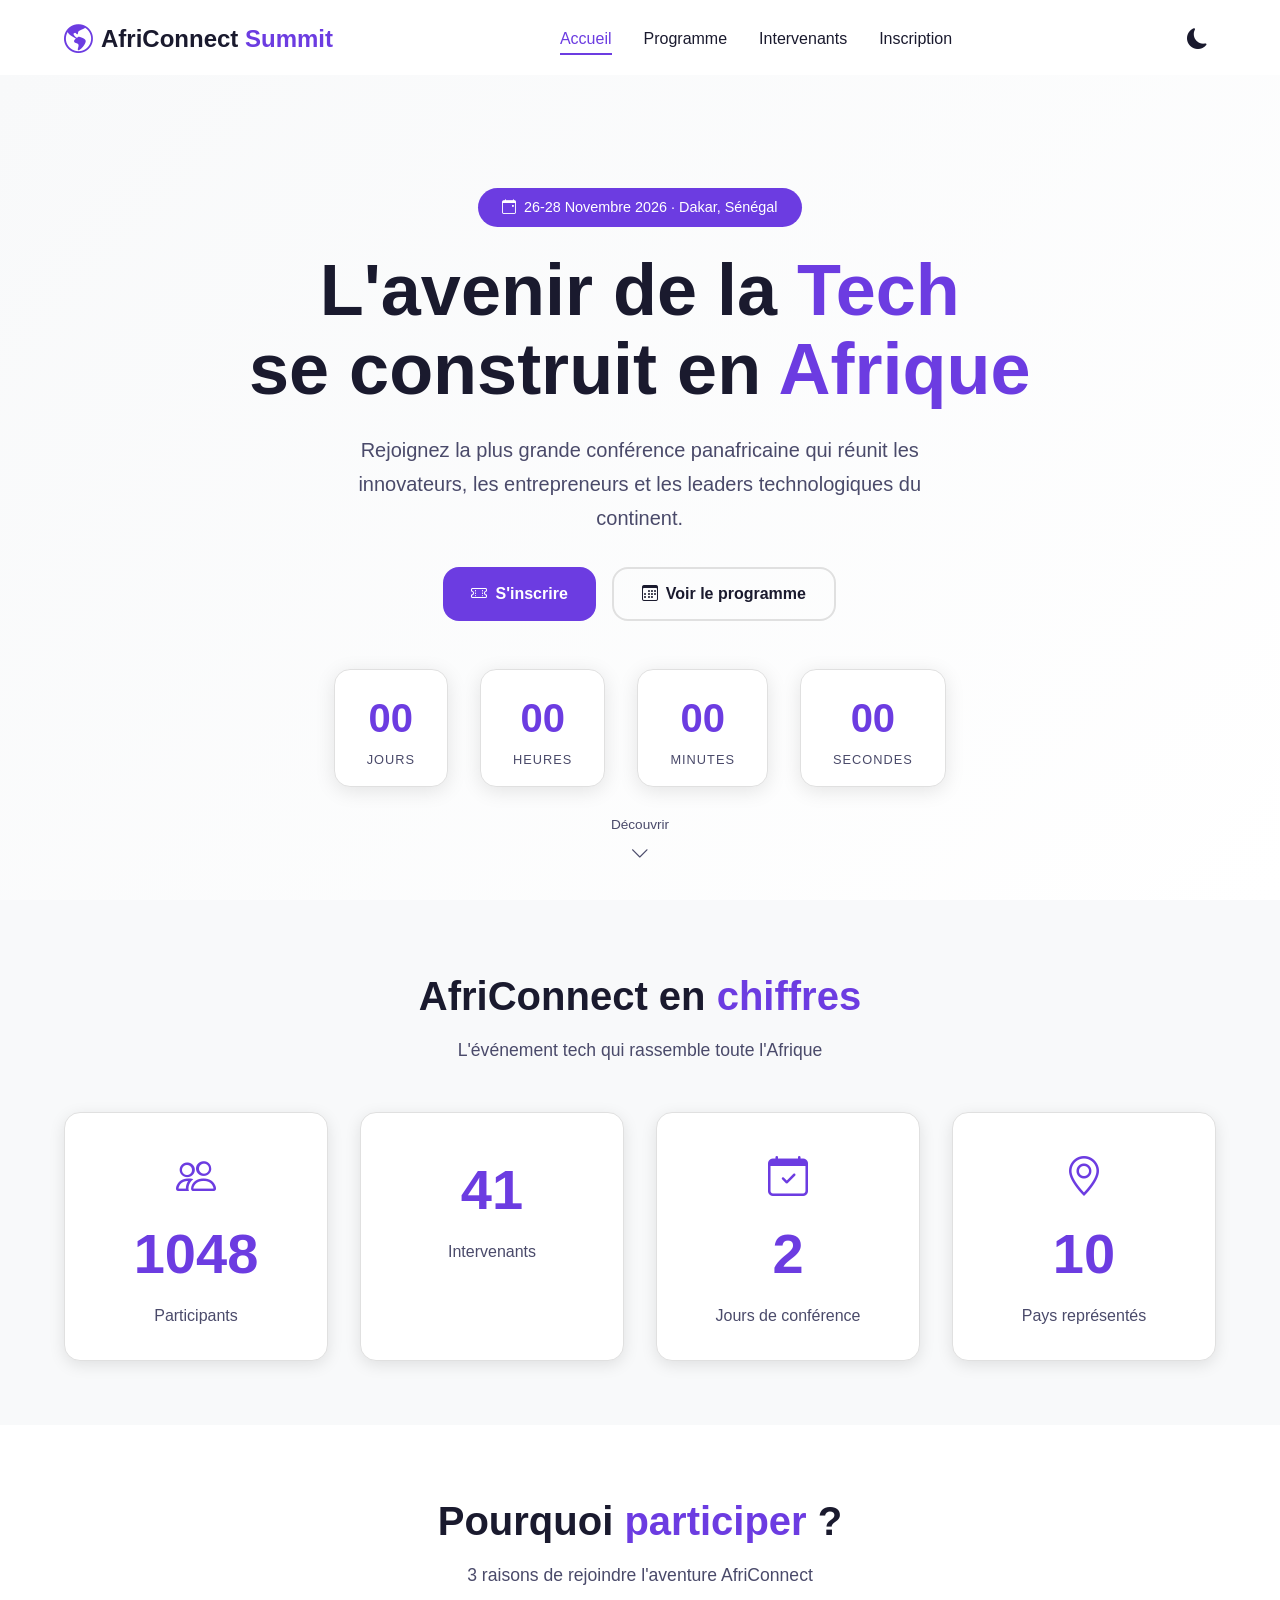
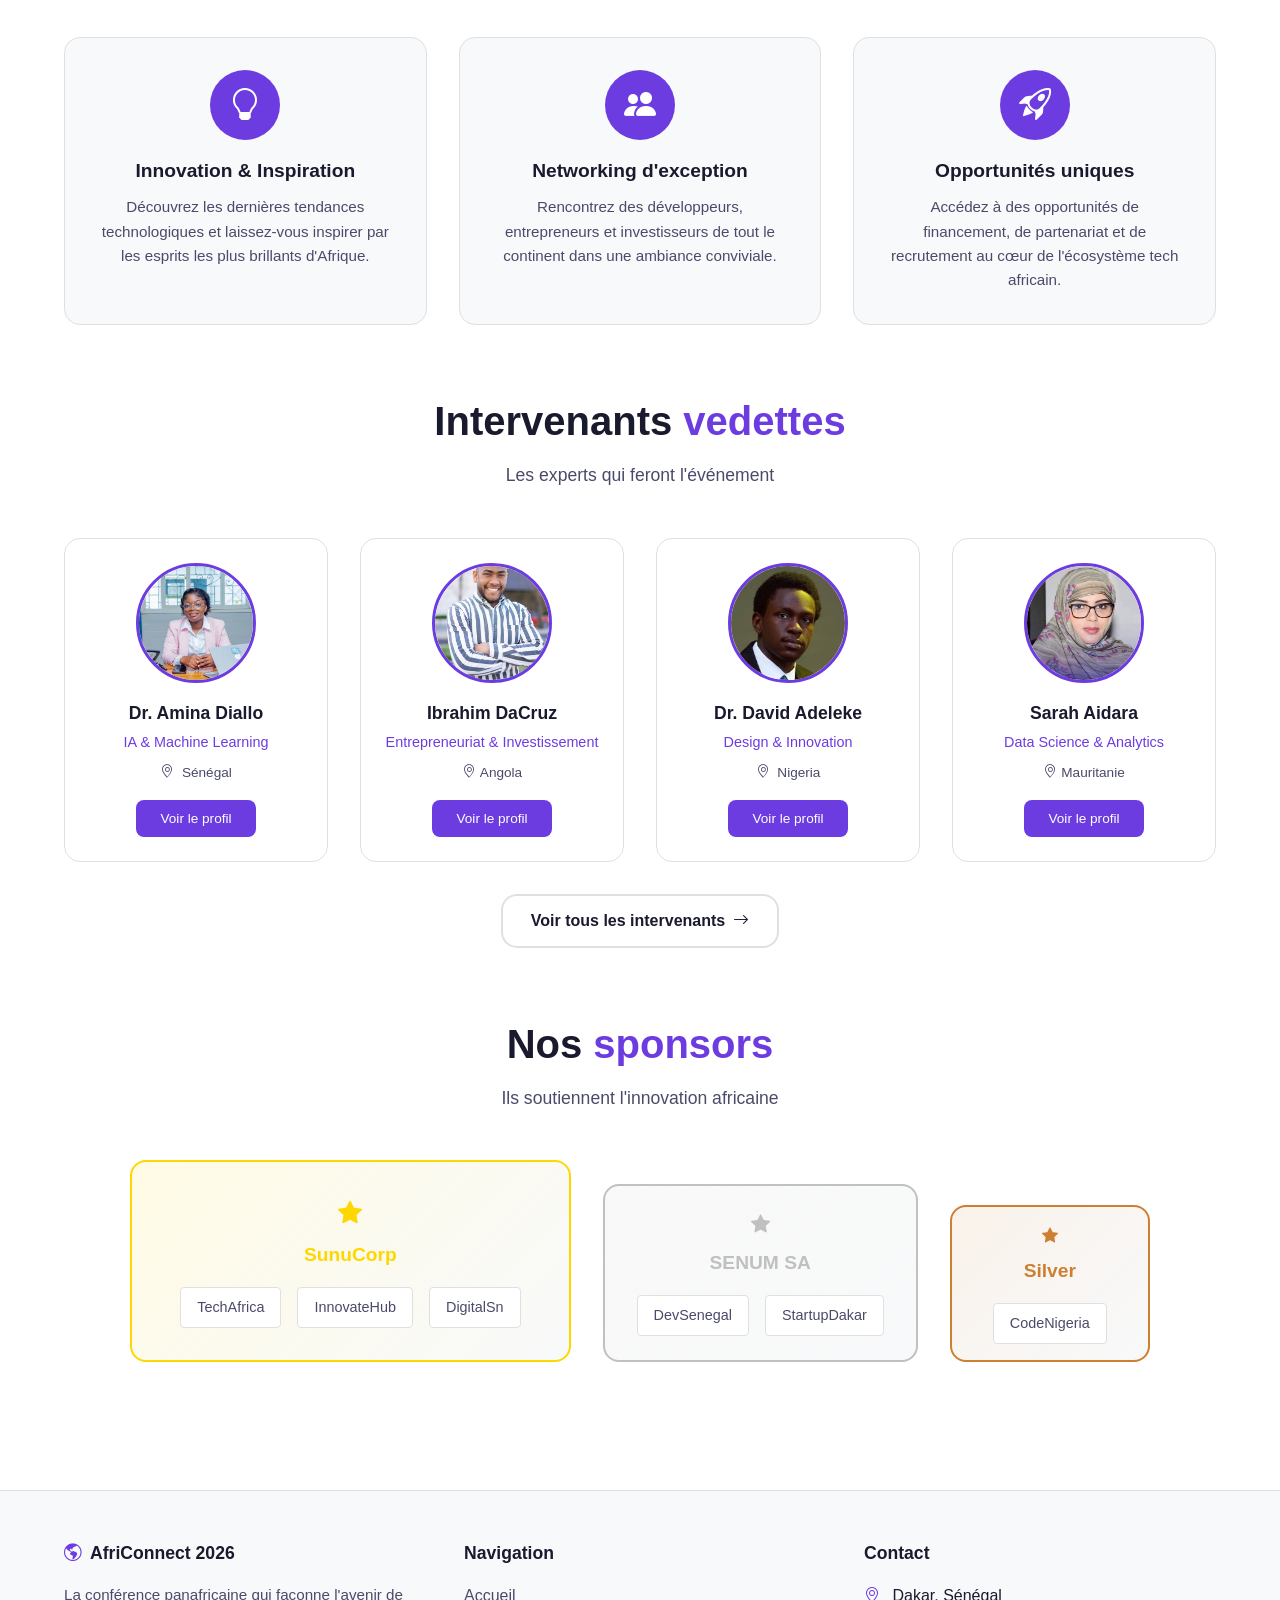
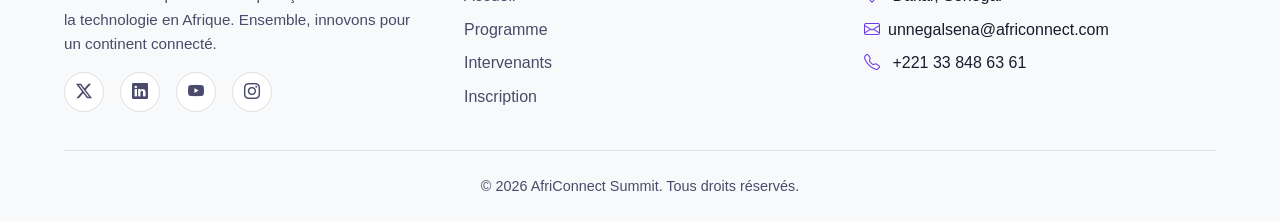
==== commit b0de1926: "Finalisation: Bouton retour en haut,dernier reglage,read me" ====
--- a/index.html
+++ b/index.html
@@ -13,6 +13,15 @@
     <link rel="stylesheet" href="https://cdn.jsdelivr.net/npm/bootstrap-icons@1.11.3/font/bootstrap-icons.min.css">
     
     <link rel="stylesheet" href="css/style.css">
+    <script>
+        // Récupére le thème sauvegardé
+        (function() {
+            const savedTheme = localStorage.getItem('theme');
+            if (savedTheme) {
+                document.documentElement.setAttribute('data-theme', savedTheme);
+            }
+        })();
+    </script>
 </head>
 <body>
 
@@ -22,7 +31,7 @@
             <div class="navbar-brand">
                 <a href="index.html">
                     <i class="bi bi-globe-americas"></i>
-                    <span>AfriConnect <span class="brand-year">2026</span></span>
+                    <span>AfriConnect <span class="brand-year">Summit</span></span>
                 </a>
             </div>
             
@@ -239,7 +248,7 @@
     </main>
 
     <!--FOOTER -->
-    <footer class="footer" role="contentinfo">
+    <footer class="footer">
         <div class="container">
             <div class="footer-grid">
                 <div class="footer-col">
@@ -271,7 +280,7 @@
                 </div>
             </div>
             <div class="footer-bottom">
-                <p><span id="currentYear">2026</span> AfriConnect Summit. Tous droits réservés.</p>
+                <p>&copy; <span id="currentYear">2026</span> AfriConnect Summit. Tous droits réservés.</p>
                 <button class="btn-back-to-top" aria-label="Retour en haut de page">
                     <i class="bi bi-chevron-up"></i>
                 </button>
--- a/css/style.css
+++ b/css/style.css
@@ -60,6 +60,9 @@
     line-height: 1.6;
     transition: background-color var(--transition-medium), color var(--transition-medium);
     padding-top: 75px;
+}
+body.fade-out {
+    opacity: 0;
 }
 
 a {
@@ -353,6 +356,8 @@
 .footer-bottom p {
     color: var(--color-text-secondary);
     font-size: 0.9rem;
+    text-align: center;
+    flex: 1;
 }
 
 /* Bouton retour en haut */
